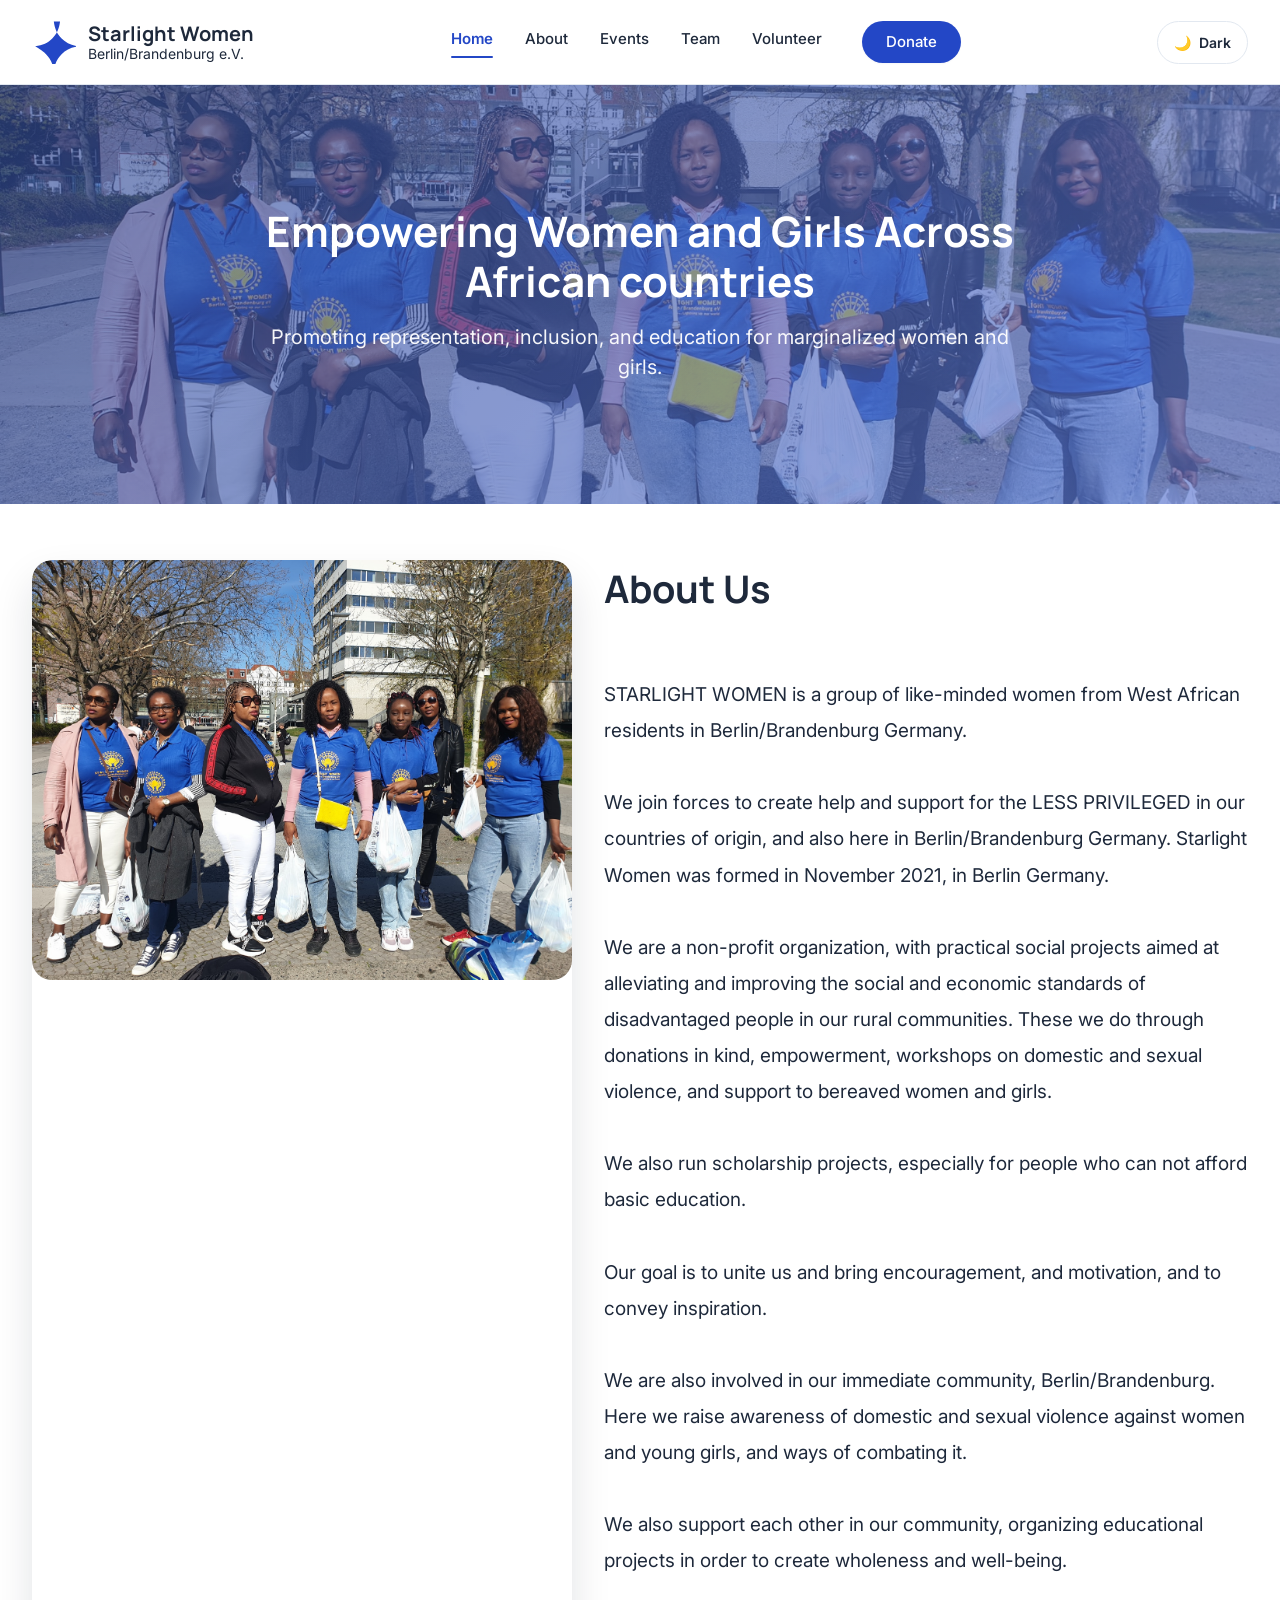
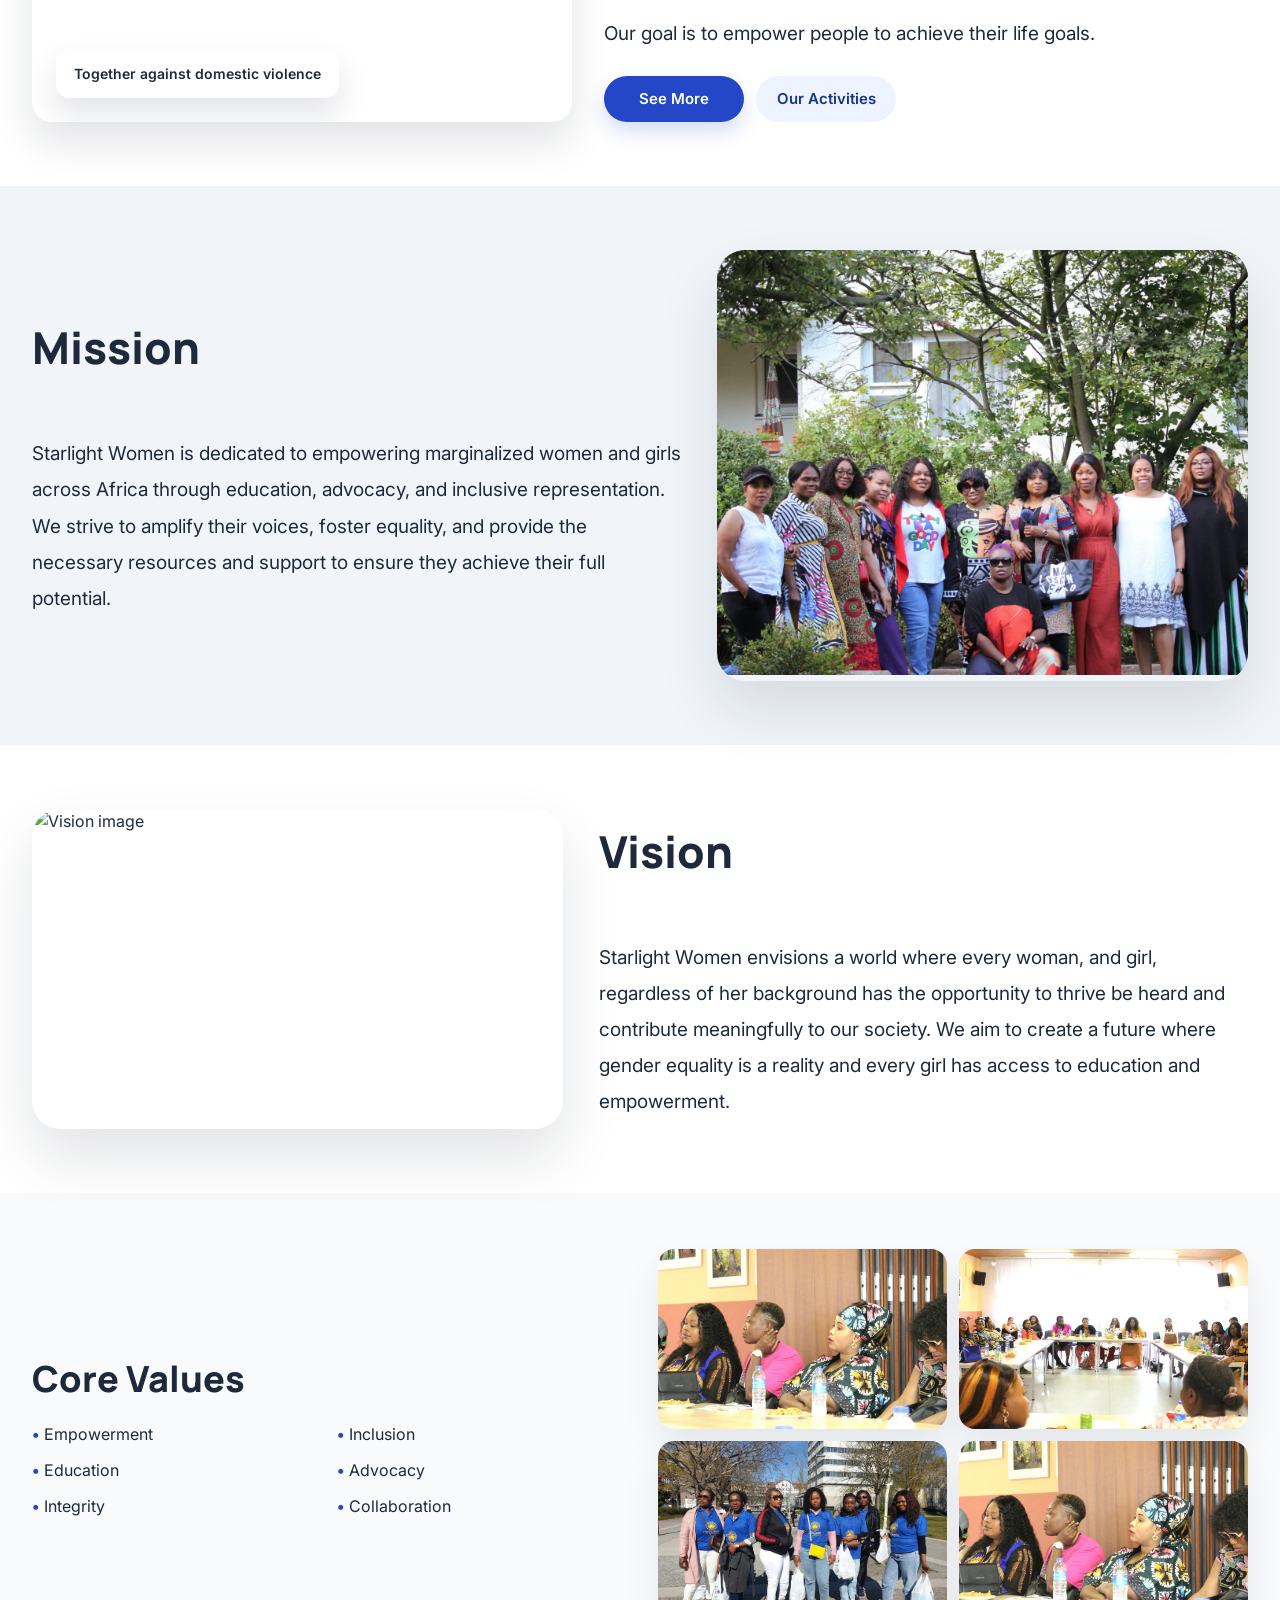
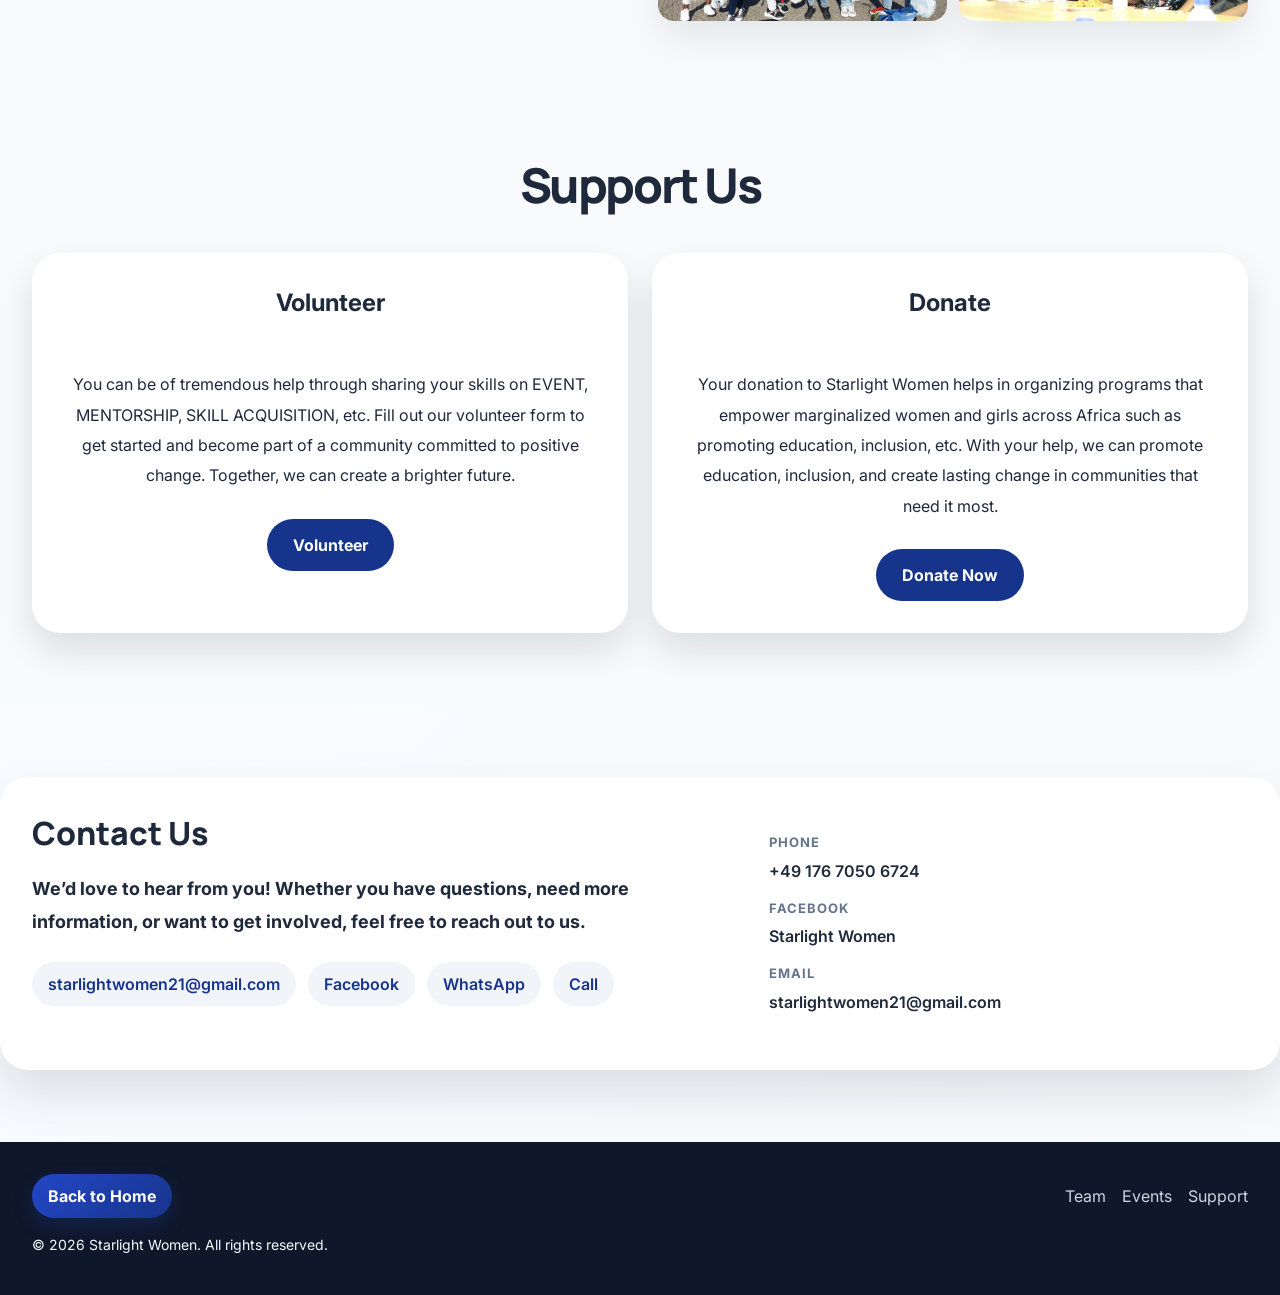
==== index.html @ a964e3b3 "Update index.html" ====
<!DOCTYPE html>
<html lang="en">
  <head>
    <meta charset="UTF-8"/>
    <meta name="viewport" content="width=device-width, initial-scale=1.0"/>
    <title>Starlight Women</title>
    <meta name="description" content="Supporting migrant, refugee, and BIPoC women in Berlin and Brandenburg through community, advocacy, and empowerment programs."/>
    <link rel="icon" type="image/x-icon" href="./assets/images/Starlight Women Logo.png">
    <link rel="stylesheet" href="./assets/css/index.css"/>
  </head>
  <body>

    <!-- Skip link: first focusable element on the page -->
    <a href="#main-content" class="skip-link">Skip to main content</a>


    <!-- NAVIGATION -->
    <header id="site-header">
      <div class="container">
        <div class="header-bar">

          <!-- Logo / Wordmark -->
          <a href="/" class="logo" aria-label="Starlight Women Berlin/Brandenburg e.V. — Home">
            <svg class="logo__mark" viewBox="0 0 24 24" fill="currentColor" aria-hidden="true">
              <path d="M12 0c.6 4.8 2.2 8.1 5 10.9 2.8 2.8 6.1 4.4 10.9 5-4.8.6-8.1 2.2-10.9 5-2.8 2.8-4.4 6.1-5 10.9-.6-4.8-2.2-8.1-5-10.9C4.2 18.2.9 16.6.1 15.9c4.8-.6 8.1-2.2 10.9-5 2.8-2.8 4.4-6.1 5-10.9z" transform="scale(0.85) translate(2, 1)"/>
            </svg>
            <span class="logo__text">
              <span class="logo__name">Starlight Women</span>
              <span class="logo__org">Berlin/Brandenburg e.V.</span>
            </span>
          </a>

          <!-- Desktop navigation: hidden below 1024px -->

          <nav aria-label="Main navigation" class="nav-desktop">
            <ul class="nav-desktop__list">
              <li><a href="#main-content" aria-current="page" class="nav-link">Home</a></li>
              <li><a href="#about" class="nav-link">About</a></li>
              <li><a href="#" class="nav-link">Events</a></li>
              <li><a href="#" class="nav-link">Team</a></li>
              <li><a href="#" class="nav-link">Volunteer</a></li>
            </ul>
            <a href="#donate" class="btn-donate">Donate</a>
          </nav>

          <button id="theme-toggle" class="theme-toggle" type="button" aria-pressed="false" aria-label="Activate dark mode">
            <span class="theme-toggle__icon" aria-hidden="true">🌙</span>
            <span class="theme-toggle__label">Dark</span>
          </button>

          <!-- Mobile menu toggle: visible below 1024px -->

          <button
            id="menu-toggle"
            type="button"
            class="menu-toggle"
            aria-expanded="false"
            aria-controls="mobile-menu"
            aria-label="Open menu"
          >
            <svg id="icon-menu-open" class="menu-toggle__icon" viewBox="0 0 24 24" fill="none" stroke="currentColor" stroke-width="2" stroke-linecap="round" aria-hidden="true">
              <line x1="3" y1="6" x2="21" y2="6"></line>
              <line x1="3" y1="12" x2="21" y2="12"></line>
              <line x1="3" y1="18" x2="21" y2="18"></line>
            </svg>
            <svg id="icon-menu-close" class="menu-toggle__icon hidden" viewBox="0 0 24 24" fill="none" stroke="currentColor" stroke-width="2" stroke-linecap="round" aria-hidden="true">
              <line x1="18" y1="6" x2="6" y2="18"></line>
              <line x1="6" y1="6" x2="18" y2="18"></line>
            </svg>
          </button>
        </div>
      </div>

      <!-- Mobile navigation panel: collapsed by default, opened by JS -->

      <nav id="mobile-menu" aria-label="Mobile navigation" class="mobile-nav">
        <ul class="mobile-nav-list">
          <li><a href="#main-content" aria-current="page">Home</a></li>
          <li><a href="#about">About</a></li>
          <li><a href="#">Events</a></li>
          <li><a href="#">Team</a></li>
          <li><a href="#">Volunteer</a></li>
        </ul>
        <a href="#donate" class="btn-donate mobile-nav-cta">Donate</a>
      </nav>
    </header>

    <!-- 
      PLACEHOLDER CONTENT
      For previewing the sticky header on scroll only.
      Will be replaced by the real Hero component next.
    -->

    <main id="main-content" class="preview">
      <section class="preview__intro" aria-label="Hero section">
        <div class="preview__intro-content">
          <h1>Empowering Women and Girls Across African countries</h1>
          <p>Promoting representation, inclusion, and education for marginalized women and girls.</p>
        </div>
      </section>
      <section id="about" class="about" aria-labelledby="about-heading">
        <div class="container about__inner">
          <div class="about__media">
            <img src="/assets/images/Starlight Women Picture edited.png" alt="Starlight Women meeting" />
            <div class="about__media-card">Together against domestic violence</div>
          </div>
          <div class="about__content">
            <h2 id="about-heading">About Us</h2>
            <p>
              STARLIGHT WOMEN is a group of like-minded women from West African residents in Berlin/Brandenburg Germany.

              We join forces to create help and support for the LESS PRIVILEGED in our countries of origin, and also here in Berlin/Brandenburg Germany. Starlight Women was formed in November 2021, in Berlin Germany.

              We are a non-profit organization, with practical social projects aimed at alleviating and improving the social and economic standards of disadvantaged people in our rural communities. These we do through donations in kind, empowerment, workshops on domestic and sexual violence, and support to bereaved women and girls.

              We also run scholarship projects, especially for people who can not afford basic education.

              Our goal is to unite us and bring encouragement, and motivation, and to convey inspiration.

              We are also involved in our immediate community, Berlin/Brandenburg. Here we raise awareness of domestic and sexual violence against women and young girls, and ways of combating it.

              We also support each other in our community, organizing educational projects in order to create wholeness and well-being.

              Our goal is to empower people to achieve their life goals.
            </p>
            <div class="about__actions">
              <a href="team.html" class="about__btn about__btn--primary">See More</a>
              <a href="events.html" class="about__btn about__btn--secondary">Our Activities</a>
            </div>
          </div>
        </div>
      </section>
      <section id="mission" class="mission" aria-labelledby="mission-heading">
        <div class="container mission__inner">
          <div class="mission__content">
            <h1 id="mission-heading">Mission</h1>
            <p>
              Starlight Women is dedicated to empowering marginalized women and girls across Africa through education, advocacy, and inclusive representation.
              We strive to amplify their voices, foster equality, and provide the necessary resources and support to ensure they achieve their full potential.
            </p>
          </div>
          <div class="mission__media" aria-hidden="true">
            <img src="/assets/images/04 Starlight Women.png" alt="Mission image" />
          </div>
        </div>
      </section>
      <section id="vision" class="vision" aria-labelledby="vision-heading">
        <div class="container vision__inner">
          <div class="vision__media" aria-hidden="true">
            <img src="/assets/images/06 Starlight Women.png" alt="Vision image" />
          </div>
          <div class="vision__content">
            <h1 id="vision-heading">Vision</h1>
            <p>
              Starlight Women envisions a world where every woman, and girl, regardless of her background has the opportunity to thrive be heard and contribute meaningfully to our society. We aim to create a future where gender equality is a reality and every girl has access to education and empowerment.
            </p>
          </div>
        </div>
      </section>
      <section id="values" class="core-values" aria-labelledby="values-heading">
        <div class="container core-values__inner">
          <div class="core-values__content">
            <h2 id="values-heading">Core Values</h2>
            <ul class="core-values__list">
              <li>Empowerment</li>
              <li>Inclusion</li>
              <li>Education</li>
              <li>Advocacy</li>
              <li>Integrity</li>
              <li>Collaboration</li>
            </ul>
          </div>
          <div class="core-values__media" aria-hidden="true">
            <div class="core-values__grid">
              <img src="/assets/images/01 Starlight Women.png" alt="Starlight event 1" />
              <img src="/assets/images/02 Starlight Women.png" alt="Starlight event 2" />
              <img src="/assets/images/Starlight Women Picture edited.png" alt="Starlight event 3" />
              <img src="/assets/images/01 Starlight Women.png" alt="Starlight event 4" />
            </div>
          </div>
        </div>
      </section>
      <section id="support" class="support" aria-labelledby="support-heading">
        <div class="container support__inner">
          <h1 id="support-heading">Support Us</h1>
          <div class="support__cards">
            <article class="support__card support__card--volunteer">
              <h2>Volunteer</h2>
              <p>
                You can be of tremendous help through sharing your skills on EVENT, MENTORSHIP, SKILL ACQUISITION, etc. Fill out our volunteer form to get started and become part of a community committed to positive change. Together, we can create a brighter future.
              </p>
              <a href="#" class="support__btn">Volunteer</a>
            </article>
            <article class="support__card support__card--donate">
              <h2>Donate</h2>
              <p>
                Your donation to Starlight Women helps in organizing programs that empower marginalized women and girls across Africa such as promoting education, inclusion, etc. With your help, we can promote education, inclusion, and create lasting change in communities that need it most.
              </p>
              <a href="#" class="support__btn">Donate Now</a>
            </article>
          </div>
        </div>
      </section>
      <section class="contact" aria-labelledby="contact-heading">
        <div class="container contact__inner">
          <div class="contact__content">
            <h2 id="contact-heading">Contact Us</h2>
            <p class="contact__intro"><strong>We’d love to hear from you! Whether you have questions, need more information, or want to get involved, feel free to reach out to us.</strong></p>
            <div class="contact__links">
              <a href="mailto:starlightwomen21@gmail.com">starlightwomen21@gmail.com</a>
              <a href="https://www.facebook.com/Starlight%20Women" target="_blank" rel="noreferrer">Facebook</a>
              <a href="https://wa.me/4917636265569?text=Hello%20Starlight%20Women,%20I%20would%20like%20to%20get%20involved." target="_blank" rel="noreferrer">WhatsApp</a>
              <a href="tel:+4917670506724">Call</a>
            </div>
          </div>
          <div class="contact__details" aria-label="Contact details">
            <div class="contact__item">
              <span class="contact__label">Phone</span>
              <a href="tel:+4917670506724">+49 176 7050 6724</a>
            </div>
            <div class="contact__item">
              <span class="contact__label">Facebook</span>
              <a href="https://www.facebook.com/Starlight%20Women" target="_blank" rel="noreferrer">Starlight Women</a>
            </div>
            <div class="contact__item">
              <span class="contact__label">Email</span>
              <a href="mailto:starlightwomen21@gmail.com">starlightwomen21@gmail.com</a>
            </div>
          </div>
        </div>
      </section>
      <footer class="site-footer">
        <div class="container site-footer__inner">
          <a href="#main-content" class="site-footer__back">Back to Home</a>
          <div class="site-footer__links">
            <a href="team.html">Team</a>
            <a href="events.html">Events</a>
            <a href="#support">Support</a>
          </div>
          <p>© 2026 Starlight Women. All rights reserved.</p>
        </div>
      </footer>
    </main>

    <script src="./assets/js/main.js"></script>
  </body>
</html>
---- assets/css/index.css ----
/* ==========================================================================
   Starlight Women Berlin/Brandenburg e.V.
   Stylesheet: Navigation Component
   Plain CSS. No framework, no build step required.
   ========================================================================== */

/* --------------------------------------------------------------------------
   1. FONTS
   -------------------------------------------------------------------------- */
@import url('https://fonts.googleapis.com/css2?family=Manrope:wght@500;600;700;800&family=Inter:wght@400;500;600&display=swap');

/* --------------------------------------------------------------------------
   2. DESIGN TOKENS
   All colours, spacing, radii, shadows and timing values live here.
   Every rule below uses these variables instead of hardcoded values,
   so the whole site's look can be adjusted from this one place.
   -------------------------------------------------------------------------- */
:root {
  /* Colours */
  --color-primary: #2347C6;
  --color-primary-dark: #17348C;
  --color-primary-light: #EDF3FF;
  --color-white: #FFFFFF;
  --color-background: #F8FAFC;
  --color-surface: #FFFFFF;
  --color-surface-muted: #F1F5F9;
  --color-surface-soft: #F8FBFF;
  --color-text: #1E293B;
  --color-text-muted: #64748B;
  --color-border: #E2E8F0;
  --color-card-shadow: rgba(15, 23, 42, 0.12);
  --color-success: #16A34A;
  --color-warning: #D97706;

  /* Border radius */
  --radius-sm: 6px;
  --radius-md: 12px;
  --radius-full: 999px;

  /* Shadows */
  --shadow-sm: 0 1px 2px rgba(15, 23, 42, 0.04);
  --shadow-md: 0 4px 16px rgba(15, 23, 42, 0.08);

  /* Motion */
  --transition-fast: 150ms ease;
  --transition-base: 250ms ease;

  /* Layout */
  --max-width: 1280px;
  --container-padding: 16px;
  --header-height: 72px;
  --header-height-desktop: 84px;
  --header-height-scrolled: 64px;
  --header-height-desktop-scrolled: 76px;
}

@media (min-width: 640px) {
  :root {
    --container-padding: 24px;
  }
}

@media (min-width: 1024px) {
  :root {
    --container-padding: 32px;
  }
}

/* --------------------------------------------------------------------------
   3. RESET
   A small, focused reset — just enough to remove default browser
   inconsistencies before we style anything.
   -------------------------------------------------------------------------- */
* {
  box-sizing: border-box;
}

body {
  margin: 0;
  background-color: var(--color-background);
  color: var(--color-text);
  font-family: 'Inter', sans-serif;
  line-height: 1.5;
  -webkit-font-smoothing: antialiased;
}

body.dark {
  background-color: var(--color-background);
  color: var(--color-text);
}

a {
  color: inherit;
  text-decoration: none;
}

ul {
  list-style: none;
  margin: 0;
  padding: 0;
}

button {
  font: inherit;
  color: inherit;
  background: none;
  border: none;
  cursor: pointer;
}

svg {
  display: block;
}

html {
  scroll-behavior: smooth;
}

/* Respect users who have asked for reduced motion */
@media (prefers-reduced-motion: reduce) {
  html {
    scroll-behavior: auto;
  }
  * {
    animation-duration: 0.01ms !important;
    transition-duration: 0.01ms !important;
    transition-delay: 0ms !important;
  }
}

:root.dark {
  --color-background: #0b1121;
  --color-surface: #111827;
  --color-surface-muted: #131c2d;
  --color-surface-soft: #18203c;
  --color-text: #f8fafc;
  --color-text-muted: #a5b4fc;
  --color-border: #1f2937;
  --color-card-shadow: rgba(0, 0, 0, 0.28);
}

/* Visible, consistent keyboard focus everywhere */
:focus-visible {
  outline: 2px solid var(--color-primary);
  outline-offset: 2px;
  border-radius: var(--radius-sm);
}

/* Used by JS to show/hide the two menu icons */
.hidden {
  display: none !important;
}

/* --------------------------------------------------------------------------
   4. LAYOUT HELPERS
   -------------------------------------------------------------------------- */
.container {
  width: 100%;
  max-width: var(--max-width);
  margin: 0 auto;
  padding-left: var(--container-padding);
  padding-right: var(--container-padding);
}

/* --------------------------------------------------------------------------
   5. SKIP LINK
   Hidden until focused, so keyboard users can jump past the nav.
   -------------------------------------------------------------------------- */
.skip-link {
  position: absolute;
  top: -100px;
  left: 16px;
  z-index: 100;
  padding: 12px 20px;
  background: var(--color-primary-dark);
  color: var(--color-white);
  font-weight: 600;
  border-radius: 0 0 var(--radius-md) var(--radius-md);
  transition: top var(--transition-base);
}

.skip-link:focus {
  top: 0;
}

/* --------------------------------------------------------------------------
   6. HEADER
   Fixed to the top of the viewport. Gains a translucent background,
   blur and shadow once the page is scrolled (see .is-scrolled, toggled
   by js/navigation.js).
   -------------------------------------------------------------------------- */
#site-header {
  position: fixed;
  top: 0;
  left: 0;
  right: 0;
  z-index: 50;
  background-color: var(--color-surface);
  border-bottom: 1px solid var(--color-border);
  transition: background-color var(--transition-base), box-shadow var(--transition-base), border-color var(--transition-base);
}

#site-header.is-scrolled {
  background-color: rgba(255, 255, 255, 0.92);
  border-bottom-color: transparent;
  box-shadow: var(--shadow-md);
  backdrop-filter: blur(16px);
  -webkit-backdrop-filter: blur(16px);
}

.dark #site-header {
  background-color: rgba(17, 24, 39, 0.95);
  border-bottom-color: var(--color-border);
}

.dark #site-header.is-scrolled {
  background-color: rgba(15, 23, 42, 0.94);
}

.header-bar {
  display: flex;
  align-items: center;
  justify-content: space-between;
  height: var(--header-height);
  transition: height var(--transition-base);
}

#site-header.is-scrolled .header-bar {
  height: var(--header-height-scrolled);
}

@media (min-width: 640px) {
  .header-bar {
    height: var(--header-height-desktop);
  }
  #site-header.is-scrolled .header-bar {
    height: var(--header-height-desktop-scrolled);
  }
}

/* --------------------------------------------------------------------------
   7. LOGO
   -------------------------------------------------------------------------- */
.logo {
  display: flex;
  align-items: center;
  gap: 12px;
  flex-shrink: 0;
}

.logo__mark {
  width: 36px;
  height: 36px;
  color: var(--color-primary);
  transition: transform var(--transition-base);
}

.logo:hover .logo__mark,
.logo:focus-visible .logo__mark {
  transform: scale(1.12);
}

.logo__text {
  display: flex;
  flex-direction: column;
  line-height: 1.2;
}

.logo__name {
  font-family: 'Manrope', sans-serif;
  font-weight: 700;
  font-size: 16px;
  color: var(--color-text);
}

.logo__org {
  display: none;
  font-size: 12px;
  color: var(--color-muted);
}

@media (min-width: 640px) {
  .logo__mark {
    width: 40px;
    height: 40px;
  }
  .logo__name {
    font-size: 18px;
  }
  .logo__org {
    display: block;
  }
}

@media (min-width: 1024px) {
  .logo__mark {
    width: 44px;
    height: 44px;
  }
  .logo__name {
    font-size: 20px;
  }
  .logo__org {
    font-size: 14px;
  }
}

/* --------------------------------------------------------------------------
   8. DESKTOP NAVIGATION
   Hidden below 1024px; the mobile menu takes over instead.
   -------------------------------------------------------------------------- */
.nav-desktop {
  display: none;
  align-items: center;
  gap: 40px;
}

@media (min-width: 1024px) {
  .nav-desktop {
    display: flex;
  }
}

.nav-desktop__list {
  display: flex;
  align-items: center;
  gap: 32px;
}

.nav-link {
  position: relative;
  display: inline-block;
  padding-bottom: 8px;
  font-size: 15px;
  font-weight: 500;
  color: var(--color-text);
  transition: color var(--transition-fast);
}

/* Underline that grows on hover, and stays visible for the active page */
.nav-link::after {
  content: '';
  position: absolute;
  left: 0;
  bottom: 0;
  width: 0;
  height: 2px;
  background-color: var(--color-primary);
  border-radius: var(--radius-full);
  transition: width var(--transition-base);
}

.nav-link:hover {
  color: var(--color-primary);
}

.nav-link:hover::after {
  width: 100%;
}

.nav-link[aria-current="page"] {
  color: var(--color-primary);
  font-weight: 600;
}

.nav-link[aria-current="page"]::after {
  width: 100%;
}

/* --------------------------------------------------------------------------
   9. DONATE BUTTON
   The one filled, high-emphasis element in the nav.
   -------------------------------------------------------------------------- */
.btn-donate {
  display: inline-flex;
  align-items: center;
  justify-content: center;
  padding: 10px 24px;
  font-size: 15px;
  font-weight: 500;
  color: var(--color-white);
  background-color: var(--color-primary);
  border-radius: var(--radius-full);
  box-shadow: var(--shadow-sm);
  transition: background-color var(--transition-base), box-shadow var(--transition-base), transform var(--transition-base);
}

.dark .btn-donate {
  box-shadow: 0 10px 24px rgba(0, 0, 0, 0.28);
}

.btn-donate:hover,
.btn-donate:focus-visible {
  background-color: var(--color-primary-dark);
  box-shadow: var(--shadow-md);
  transform: translateY(-1px);
}

.btn-donate:active {
  transform: translateY(0);
  box-shadow: var(--shadow-sm);
}

.theme-toggle {
  display: inline-flex;
  align-items: center;
  justify-content: center;
  gap: 8px;
  padding: 10px 16px;
  border-radius: var(--radius-full);
  border: 1px solid var(--color-border);
  background-color: var(--color-surface);
  color: var(--color-text);
  font-size: 14px;
  font-weight: 600;
  transition: background-color var(--transition-fast), color var(--transition-fast), border-color var(--transition-fast), transform var(--transition-fast);
}

.theme-toggle:hover,
.theme-toggle:focus-visible {
  transform: translateY(-1px);
  background-color: var(--color-surface-muted);
}

.dark .theme-toggle {
  background-color: var(--color-surface-muted);
  border-color: var(--color-border);
  color: var(--color-text);
}

/* --------------------------------------------------------------------------
   10. MOBILE MENU TOGGLE BUTTON
   Visible below 1024px only.
   -------------------------------------------------------------------------- */
.menu-toggle {
  display: inline-flex;
  align-items: center;
  justify-content: center;
  width: 44px;
  height: 44px;
  margin-right: -8px;
  border-radius: var(--radius-md);
  transition: background-color var(--transition-fast);
}

.menu-toggle:hover {
  background-color: var(--color-primary-light);
}

.menu-toggle__icon {
  width: 24px;
  height: 24px;
}

@media (min-width: 1024px) {
  .menu-toggle {
    display: none;
  }
}

/* --------------------------------------------------------------------------
   11. MOBILE MENU PANEL
   Collapsed by default (max-height: 0), expanded by JS adding
   .is-open. A simple max-height transition — easy to read, easy to
   adjust the limit if the menu ever grows taller.
   -------------------------------------------------------------------------- */
#mobile-menu {
  max-height: 0;
  overflow: hidden;
  visibility: hidden;
  background-color: var(--color-surface);
  border-top: 1px solid transparent;
  /* The visibility delay means: appear instantly when opening, but only
     disappear from the accessibility tree once the collapse animation
     has finished closing. This keeps closed links out of the tab order. */
  transition: max-height var(--transition-base), visibility 0s linear var(--transition-base);
}

.dark #mobile-menu {
  background-color: var(--color-surface);
}

#mobile-menu.is-open {
  max-height: 500px;
  visibility: visible;
  border-top-color: var(--color-border);
  transition: max-height var(--transition-base), visibility 0s linear 0s;
}

.mobile-nav {
  padding: 16px var(--container-padding);
}

.mobile-nav-list li {
  border-bottom: 1px solid var(--color-border);
  opacity: 0;
  transform: translateY(-4px);
  transition: opacity var(--transition-fast), transform var(--transition-fast);
}

.dark .mobile-nav-list li {
  border-color: rgba(148, 163, 184, 0.24);
}

.mobile-nav-list li:last-child {
  border-bottom: none;
}

.mobile-nav-list a {
  display: block;
  padding: 14px 0;
  font-size: 16px;
  font-weight: 500;
  color: var(--color-text);
  transition: color var(--transition-fast);
}

.dark .mobile-nav-list a {
  color: var(--color-text);
}

.dark .mobile-nav-list a {
  color: var(--color-text);
}

.mobile-nav-list a:hover {
  color: var(--color-primary);
}

.mobile-nav-list a[aria-current="page"] {
  color: var(--color-primary);
  font-weight: 600;
}

.mobile-nav-cta {
  width: 100%;
  margin-top: 16px;
  padding: 12px 24px;
  font-size: 16px;
  opacity: 0;
  transform: translateY(-4px);
  transition: opacity var(--transition-fast), transform var(--transition-fast), background-color var(--transition-base), box-shadow var(--transition-base);
}

.dark .mobile-nav-cta {
  background-color: var(--color-primary);
  color: var(--color-white);
}

/* Each item fades in a little after the last, so the menu opens as a
   quick, gentle sequence rather than everything appearing at once.
   Every individual transition above is under 200ms — only the start
   time is staggered. */
#mobile-menu.is-open .mobile-nav-list li,
#mobile-menu.is-open .mobile-nav-cta {
  opacity: 1;
  transform: translateY(0);
}

#mobile-menu.is-open .mobile-nav-list li:nth-child(1) { transition-delay: 40ms; }
#mobile-menu.is-open .mobile-nav-list li:nth-child(2) { transition-delay: 80ms; }
#mobile-menu.is-open .mobile-nav-list li:nth-child(3) { transition-delay: 120ms; }
#mobile-menu.is-open .mobile-nav-list li:nth-child(4) { transition-delay: 160ms; }
#mobile-menu.is-open .mobile-nav-list li:nth-child(5) { transition-delay: 200ms; }
#mobile-menu.is-open .mobile-nav-cta { transition-delay: 240ms; }

@media (min-width: 1024px) {
  #mobile-menu {
    display: none;
  }
}

/* --------------------------------------------------------------------------
   12. PREVIEW CONTENT
   Temporary — only here so the header can be previewed on scroll.
   Will be removed once the Hero component replaces it.
   -------------------------------------------------------------------------- */
.preview {
  padding-top: var(--header-height);
}

@media (min-width: 640px) {
  .preview {
    padding-top: var(--header-height-desktop);
  }
}

.preview__intro {
  position: relative;
  display: flex;
  align-items: center;
  justify-content: center;
  min-height: 420px;
  margin: 0 auto;
  padding: 96px 24px;
  text-align: center;
  color: var(--color-white);
  overflow: hidden;
  background: linear-gradient(135deg, rgba(23, 52, 140, 0.88), rgba(35, 71, 198, 0.72));
}

.preview__intro::before {
  content: '';
  position: absolute;
  inset: 0;
  background: url('../images/Starlight Women Picture edited.png') center/cover no-repeat;
  opacity: 0.35;
  z-index: 0;
}

.preview__intro-content {
  position: relative;
  z-index: 1;
  max-width: 760px;
}

.preview__intro h1 {
  margin: 0;
  font-family: 'Manrope', sans-serif;
  font-size: 30px;
  font-weight: 700;
  line-height: 1.2;
}

.preview__intro p {
  margin: 16px 0 0;
  font-size: 18px;
  color: rgba(255, 255, 255, 0.95);
}

@media (min-width: 640px) {
  .preview__intro h1 {
    font-size: 42px;
  }

  .preview__intro p {
    font-size: 20px;
  }
}

.about {
  padding: 56px 0 64px;
  background-color: var(--color-surface);
}

.about__inner {
  display: flex;
  flex-wrap: wrap;
  align-items: stretch;
  gap: 24px;
  justify-content: center;
}

.about__media {
  position: relative;
  flex: 1 1 320px;
  min-width: 280px;
  max-width: 540px;
  overflow: hidden;
  border-radius: 20px;
  box-shadow: 0 20px 40px rgba(15, 23, 42, 0.12);
}

.about__media img {
  width: 100%;
  display: block;
  border-radius: 20px;
  object-fit: cover;
  height: auto;
  max-height: 420px;
  min-height: 240px;
}

.about__hero {
  width: 100%;
  border-radius: 20px;
}

.about__extra-photos {
  display: none;
}

.about__media-card {
  position: absolute;
  left: 16px;
  bottom: 16px;
  padding: 12px 14px;
  background: rgba(255, 255, 255, 0.96);
  color: var(--color-text);
  border-radius: 14px;
  font-size: 13px;
  font-weight: 600;
  box-shadow: 0 16px 32px rgba(15, 23, 42, 0.12);
}

.dark .about__media-card {
  background: rgba(15, 23, 42, 0.9);
  color: var(--color-white);
}

.about__content {
  flex: 1 1 360px;
  min-width: 280px;
  max-width: 700px;
}

.about__content h2 {
  margin: 0 0 18px;
  font-family: 'Manrope', sans-serif;
  font-size: 28px;
  font-weight: 700;
  color: var(--color-text);
}

.about__content p {
  margin: 0;
  color: var(--color-text);
  line-height: 1.8;
  white-space: pre-line;
  font-size: 16px;
}

.about__actions {
  display: flex;
  flex-wrap: wrap;
  gap: 12px;
  margin-top: 24px;
}

.about__btn {
  display: inline-flex;
  align-items: center;
  justify-content: center;
  min-width: 140px;
  padding: 12px 18px;
  border-radius: 999px;
  font-weight: 600;
  font-size: 15px;
  transition: transform var(--transition-base), box-shadow var(--transition-base), background-color var(--transition-base);
}

.about__btn:hover,
.about__btn:focus-visible {
  transform: translateY(-2px);
}

.about__btn--primary {
  background-color: var(--color-primary);
  color: var(--color-white);
  box-shadow: 0 10px 20px rgba(35, 71, 198, 0.18);
}

.about__btn--primary:hover,
.about__btn--primary:focus-visible {
  background-color: var(--color-primary-dark);
}

.about__btn--secondary {
  background-color: var(--color-primary-light);
  color: var(--color-primary-dark);
}

@media (min-width: 1024px) {
  .about__inner {
    flex-wrap: nowrap;
    gap: 32px;
  }

  .about__content h2 {
    font-size: 38px;
    margin-bottom: 24px;
  }

  .about__content p {
    font-size: 19px;
    line-height: 1.9;
  }

  .about__media {
    display: flex;
    gap: 20px;
    align-items: stretch;
  }

  .about__hero {
    flex: 1 1 60%;
    min-height: 420px;
    object-position: center center;
  }

  .about__extra-photos {
    display: flex;
    flex-direction: column;
    gap: 20px;
    flex: 0 0 36%;
  }

  .about__extra-photos img {
    width: 100%;
    height: calc((100% - 20px) / 2);
    object-fit: cover;
    border-radius: 16px;
    box-shadow: 0 18px 36px rgba(15, 23, 42, 0.10);
  }

  .about__media-card {
    left: 24px;
    bottom: 24px;
    padding: 14px 18px;
    font-size: 14px;
  }
}

@media (max-width: 639px) {
  .about {
    padding: 40px 0 56px;
  }

  .about__inner {
    gap: 20px;
  }

  .about__media {
    max-width: 100%;
    min-width: 0;
    border-radius: 18px;
  }

  .about__media img {
    max-height: 280px;
    min-height: 220px;
    border-radius: 18px;
    object-position: center 30%;
  }

  .about__media-card {
    left: 12px;
    bottom: 12px;
    padding: 10px 12px;
    font-size: 12px;
  }

  .about__content h2 {
    font-size: 24px;
    margin-bottom: 14px;
  }

  .about__content p {
    font-size: 15px;
    line-height: 1.75;
  }

  .about__actions {
    margin-top: 18px;
  }

  .about__btn {
    width: 100%;
    min-width: 0;
  }

  .about__media > img:nth-of-type(n + 2) {
    display: none;
  }
}

.preview__scroll-spacer {
  height: 220px;
  background: linear-gradient(to bottom, var(--color-primary-light), var(--color-background));
}

.mission {
  padding: 64px 0;
  background-color: var(--color-surface-muted);
}

.mission__inner {
  display: grid;
  gap: 32px;
  align-items: center;
}

.mission__content {
  max-width: 680px;
}

.mission__content h1 {
  margin: 0 0 20px;
  font-family: 'Manrope', sans-serif;
  font-size: 36px;
  font-weight: 800;
  color: var(--color-text);
}

.mission__content p {
  margin: 0;
  color: var(--color-text);
  line-height: 1.9;
  font-size: 18px;
  white-space: pre-line;
}

.mission__media {
  position: relative;
  min-height: 320px;
  border-radius: 28px;
  overflow: hidden;
  box-shadow: 0 28px 60px rgba(15, 23, 42, 0.12);
}

.mission__media img {
  width: 100%;
  height: 100%;
  object-fit: cover;
  object-position: center center;
}

.vision {
  padding: 64px 0;
  background-color: var(--color-surface);
}

.vision__inner {
  display: grid;
  gap: 32px;
  align-items: center;
}

.vision__content {
  max-width: 680px;
}

.vision__content h1 {
  margin: 0 0 20px;
  font-family: 'Manrope', sans-serif;
  font-size: 36px;
  font-weight: 800;
  color: var(--color-text);
}

.vision__content p {
  margin: 0;
  color: var(--color-text);
  line-height: 1.9;
  font-size: 18px;
  white-space: pre-line;
}

.vision__media {
  position: relative;
  min-height: 320px;
  border-radius: 28px;
  overflow: hidden;
  box-shadow: 0 28px 60px rgba(15, 23, 42, 0.12);
}

.vision__media img {
  width: 100%;
  height: 100%;
  object-fit: cover;
  object-position: center center;
}

@media (min-width: 1024px) {
  .mission__inner {
    grid-template-columns: 1.1fr 0.9fr;
    gap: 36px;
  }

  .mission__content h1 {
    font-size: 44px;
  }

  .mission__content p {
    font-size: 19px;
  }

  .vision__inner {
    grid-template-columns: 0.9fr 1.1fr;
    gap: 36px;
  }

  .vision__content h1 {
    font-size: 44px;
  }

  .vision__content p {
    font-size: 19px;
  }
}

@media (max-width: 639px) {
  .mission {
    padding: 48px 0;
  }

  .mission__inner {
    padding: 0 16px;
  }

  .mission__content h1 {
    font-size: 28px;
  }

  .mission__content p {
    font-size: 16px;
    line-height: 1.85;
  }

  .mission__media {
    background: url('/assets/images/04 Starlight Women.png') center/cover no-repeat;
    min-height: 260px;
  }

  .mission__media img {
    display: none;
  }

  .vision {
    padding: 48px 0;
  }

  .vision__content h1 {
    font-size: 28px;
  }

  .vision__content p {
    font-size: 16px;
    line-height: 1.85;
  }

  .vision__media {
    background: url('/assets/images/06 Starlight Women.png') center/cover no-repeat;
    min-height: 260px;
  }

  .vision__media img {
    display: none;
  }
}

/* --------------------------------------------------------------------------
   CORE VALUES
   -------------------------------------------------------------------------- */
.core-values {
  padding: 56px 0;
  background-color: var(--color-background);
}

.core-values__inner {
  display: grid;
  gap: 28px;
  align-items: start;
}

.core-values__content h2 {
  margin: 0 0 16px;
  font-family: 'Manrope', sans-serif;
  font-size: 30px;
  font-weight: 800;
  color: var(--color-text);
}

.core-values__list {
  list-style: none;
  margin: 0;
  padding: 0;
  display: grid;
  grid-template-columns: repeat(2, minmax(0, 1fr));
  gap: 12px 20px;
  font-size: 16px;
  color: var(--color-text);
}

.core-values__list li {
  padding-left: 12px;
  position: relative;
}

.core-values__list li::before {
  content: '•';
  position: absolute;
  left: 0;
  color: var(--color-primary);
  font-weight: 700;
}

.core-values__media {
  width: 100%;
}

.core-values__grid {
  display: grid;
  grid-template-columns: repeat(2, 1fr);
  gap: 12px;
}

.core-values__grid img {
  width: 100%;
  height: 160px;
  object-fit: cover;
  border-radius: 12px;
  box-shadow: 0 18px 36px rgba(15,23,42,0.08);
}

@media (min-width: 1024px) {
  .core-values__inner {
    grid-template-columns: 1fr 1fr;
    gap: 36px;
    align-items: center;
  }

  .core-values__content h2 {
    font-size: 36px;
  }

  .core-values__grid img {
    height: 180px;
    border-radius: 16px;
  }
}

@media (max-width: 639px) {
  .core-values {
    padding: 40px 0;
  }

  .core-values__inner {
    padding: 0 16px;
  }

  .core-values__list {
    grid-template-columns: 1fr;
    gap: 10px;
    margin-bottom: 12px;
  }

  .core-values__grid {
    grid-template-columns: repeat(2, 1fr);
    gap: 10px;
  }

  .core-values__grid img {
    height: 140px;
  }
}

.support {
  padding: 72px 0;
  background-color: var(--color-background);
  color: var(--color-text);
}

.dark .support {
  background-color: var(--color-surface);
  color: var(--color-text);
}

.support__inner {
  display: grid;
  gap: 32px;
  text-align: center;
}

.support__inner h1 {
  margin: 0;
  font-family: 'Manrope', sans-serif;
  font-size: 48px;
  font-weight: 800;
  letter-spacing: -0.05em;
  color: var(--color-text);
}

.support__cards {
  display: grid;
  grid-template-columns: repeat(2, minmax(0, 1fr));
  gap: 24px;
  align-items: stretch;
}

.support__card {
  background: var(--color-surface);
  color: var(--color-text);
  border-radius: 28px;
  padding: 32px;
  box-shadow: 0 18px 36px var(--color-card-shadow);
  transition: transform var(--transition-fast), box-shadow var(--transition-fast);
}

.support__card:hover,
.support__card:focus-within {
  transform: translateY(-4px);
  box-shadow: 0 32px 72px rgba(15, 23, 42, 0.24);
}

.support__card h2 {
  margin: 0 0 18px;
  font-size: 24px;
  font-weight: 700;
}

.support__card p {
  margin: 0 0 28px;
  line-height: 1.9;
  font-size: 16px;
  white-space: pre-line;
}

.support__btn {
  display: inline-flex;
  align-items: center;
  justify-content: center;
  padding: 14px 26px;
  border-radius: 999px;
  background-color: var(--color-primary-dark);
  color: var(--color-white);
  font-weight: 700;
  text-decoration: none;
  transition: background-color var(--transition-base), transform var(--transition-base), box-shadow var(--transition-base);
}

.support__btn:hover,
.support__btn:focus-visible {
  background-color: var(--color-primary-dark);
  transform: translateY(-1px);
  box-shadow: 0 10px 24px rgba(15, 23, 42, 0.18);
}

.dark .support__btn:hover,
.dark .support__btn:focus-visible {
  background-color: #0b2244;
}

@media (max-width: 1023px) {
  .support {
    padding: 56px 0;
  }

  .support__inner {
    gap: 24px;
  }

  .support__cards {
    grid-template-columns: 1fr;
  }

  .support__card {
    padding: 24px;
  }

  .support__card h2 {
    font-size: 22px;
  }

  .support__card p {
    font-size: 15px;
    margin-bottom: 22px;
  }
}

@media (max-width: 639px) {
  .support {
    padding: 42px 0;
  }

  .support__inner {
    padding: 0 16px;
  }

  .support__inner h1 {
    font-size: 32px;
  }

  .support__card {
    padding: 20px;
  }

  .support__card p {
    font-size: 14px;
    line-height: 1.8;
  }

  .support__btn {
    width: 100%;
    padding: 14px 0;
  }
}

.site-footer {
  padding: 32px 0 40px;
  background: #0f172a;
  color: #f8fafc;
}

.site-footer__links a,
.site-footer__back {
  color: var(--color-text-muted);
}

.dark .site-footer__links a,
.dark .site-footer__back {
  color: #e2e8f0;
}

.dark .site-footer {
  background: #07112b;
}

.site-footer__inner {
  display: flex;
  flex-wrap: wrap;
  align-items: center;
  justify-content: space-between;
  gap: 16px;
}

.site-footer__back {
  display: inline-flex;
  align-items: center;
  justify-content: center;
  padding: 10px 16px;
  border-radius: 999px;
  background: linear-gradient(135deg, var(--color-primary), var(--color-primary-dark));
  color: var(--color-white);
  font-weight: 700;
  text-decoration: none;
  box-shadow: 0 8px 20px rgba(35, 71, 198, 0.22);
  transition: transform var(--transition-fast), box-shadow var(--transition-fast), background var(--transition-fast);
}

.site-footer__back:hover,
.site-footer__back:focus-visible {
  transform: translateY(-1px);
  box-shadow: 0 10px 24px rgba(35, 71, 198, 0.28);
  background: linear-gradient(135deg, var(--color-primary-dark), var(--color-primary));
}

.site-footer__links {
  display: flex;
  flex-wrap: wrap;
  gap: 16px;
}

.site-footer__links a {
  color: #cbd5e1;
  text-decoration: none;
}

.site-footer__links a:hover,
.site-footer__links a:focus-visible,
.site-footer__back:hover,
.site-footer__back:focus-visible {
  color: var(--color-primary-light);
}

.site-footer p {
  width: 100%;
  margin: 0;
  color: var(--color-muted);
  font-size: 14px;
}

.dark .site-footer__links a,
.dark .site-footer p {
  color: var(--color-muted);
}

.contact {
  padding: 72px 0;
  background: linear-gradient(135deg, var(--color-surface-soft) 0%, var(--color-background) 100%);
}

.contact__inner {
  display: grid;
  grid-template-columns: 1.15fr 0.85fr;
  gap: 32px;
  align-items: start;
  padding: 32px;
  background: var(--color-surface);
  border-radius: 28px;
  box-shadow: 0 24px 48px var(--color-card-shadow);
}

.contact__content h2 {
  margin: 0 0 16px;
  font-family: 'Manrope', sans-serif;
  font-size: 32px;
  font-weight: 800;
  color: var(--color-text);
}

.contact__intro {
  margin: 0 0 24px;
  color: var(--color-text);
  font-size: 18px;
  line-height: 1.8;
}

.contact__links {
  display: flex;
  flex-wrap: wrap;
  gap: 12px;
}

.contact__links a {
  display: inline-flex;
  align-items: center;
  justify-content: center;
  padding: 10px 16px;
  border-radius: 999px;
  background: var(--color-surface-muted);
  color: var(--color-primary-dark);
  font-weight: 600;
  text-decoration: none;
  transition: background-color var(--transition-base), transform var(--transition-base);
}

.contact__links a:hover,
.contact__links a:focus-visible {
  background: var(--color-primary-light);
  transform: translateY(-1px);
}

.dark .contact__links a {
  background: rgba(255, 255, 255, 0.1);
  color: var(--color-white);
}

.dark .contact__links a:hover,
.dark .contact__links a:focus-visible {
  background: rgba(255, 255, 255, 0.16);
}

.dark .contact__links a {
  background: rgba(255, 255, 255, 0.08);
  color: var(--color-white);
}

.dark .contact__links a:hover,
.dark .contact__links a:focus-visible {
  background: rgba(255, 255, 255, 0.14);
}

.contact__details {
  display: grid;
  gap: 16px;
  padding: 24px;
  background: var(--color-surface);
  border-radius: 22px;
}

.dark .contact__details {
  background: var(--color-surface-soft);
}

.contact__item {
  display: flex;
  flex-direction: column;
  gap: 6px;
}

.contact__label {
  font-size: 13px;
  font-weight: 700;
  letter-spacing: 0.08em;
  text-transform: uppercase;
  color: var(--color-text-muted);
}

.dark .contact__label {
  color: var(--color-text-muted);
}

.contact__item a {
  color: var(--color-text);
  font-weight: 600;
  text-decoration: none;
}

.dark .contact__item a {
  color: var(--color-white);
}

.dark .contact__item a:hover,
.dark .contact__item a:focus-visible {
  color: var(--color-primary-light);
}

@media (max-width: 1023px) {
  .contact__inner {
    grid-template-columns: 1fr;
    padding: 24px;
  }

  .contact__details {
    padding: 20px;
  }
}

@media (max-width: 639px) {
  .contact {
    padding: 48px 0;
  }

  .contact__inner {
    padding: 20px 16px;
    gap: 20px;
  }

  .contact__content h2 {
    font-size: 28px;
  }

  .contact__intro {
    font-size: 16px;
  }

  .contact__links {
    flex-direction: column;
  }

  .contact__links a {
    width: 100%;
  }

  .contact__details {
    padding: 16px;
  }

  .site-footer__inner {
    flex-direction: column;
    align-items: flex-start;
  }

  .site-footer__links {
    gap: 12px;
  }
}
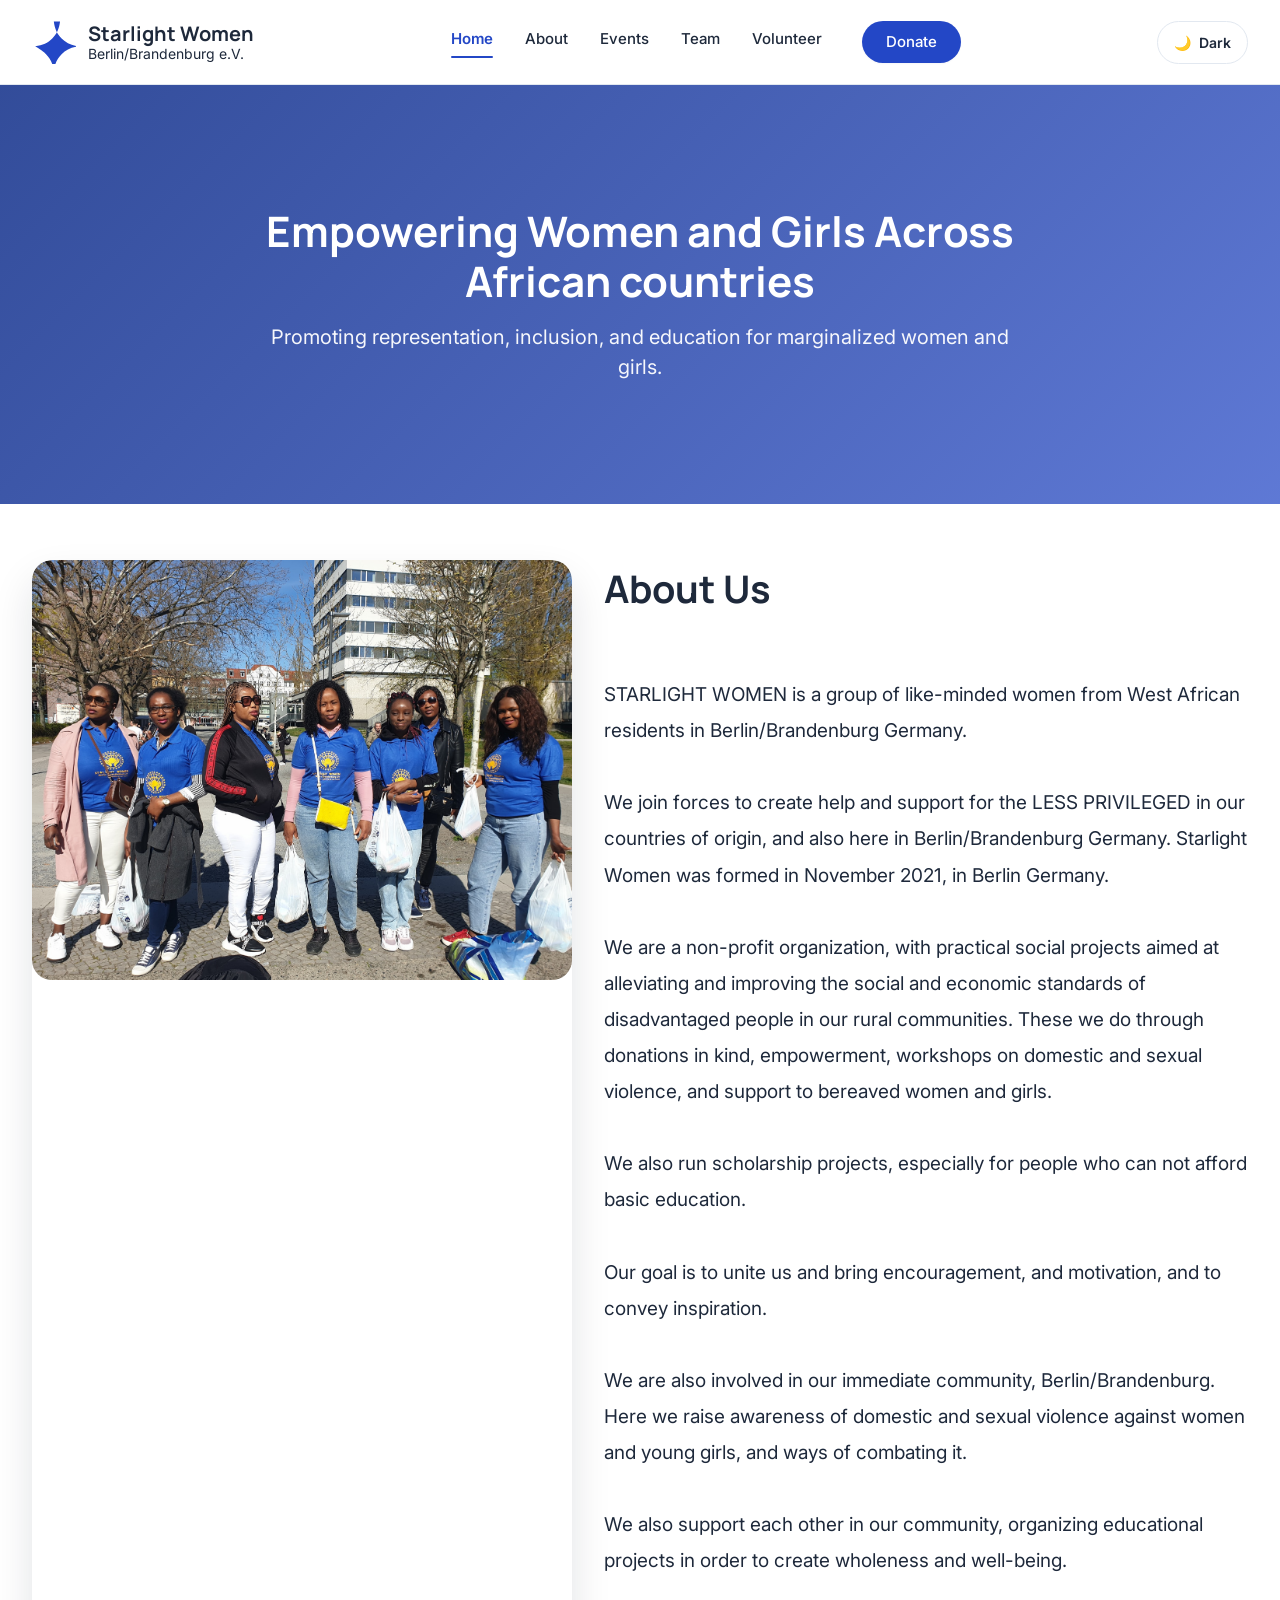
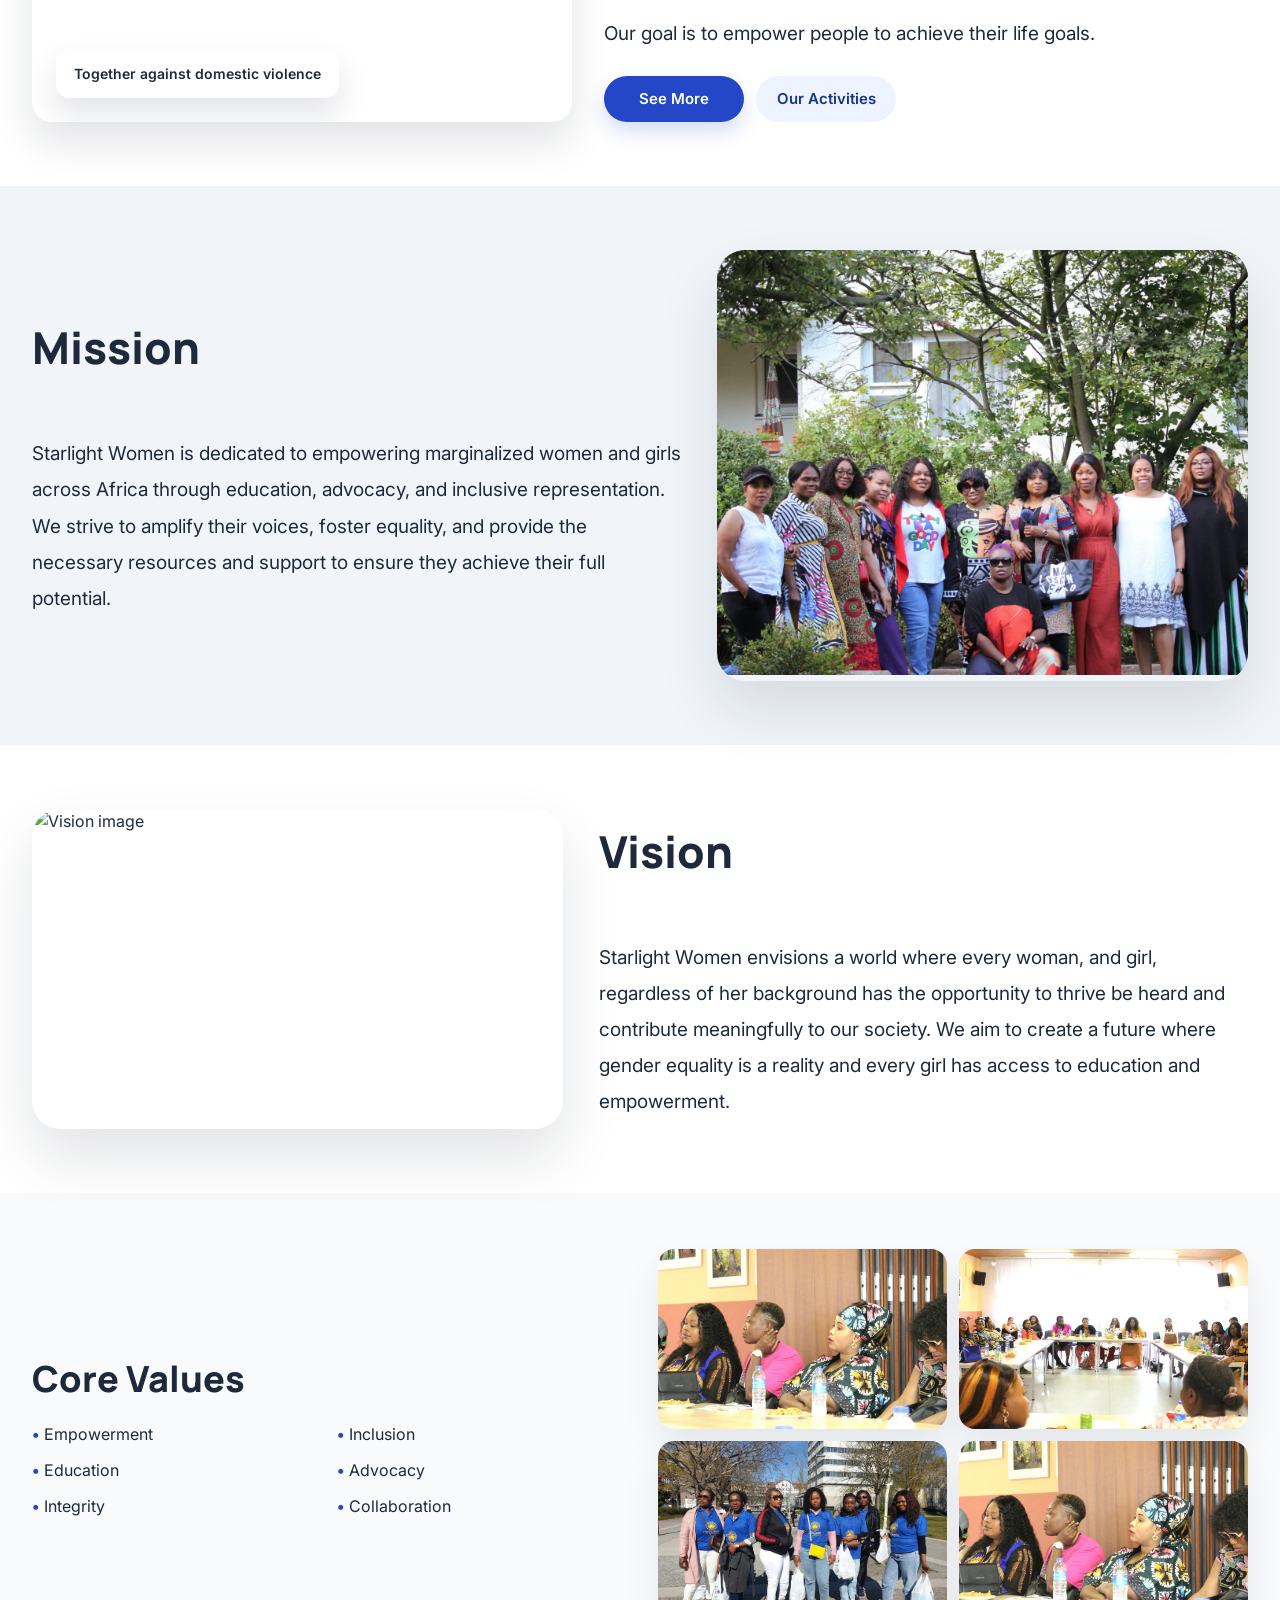
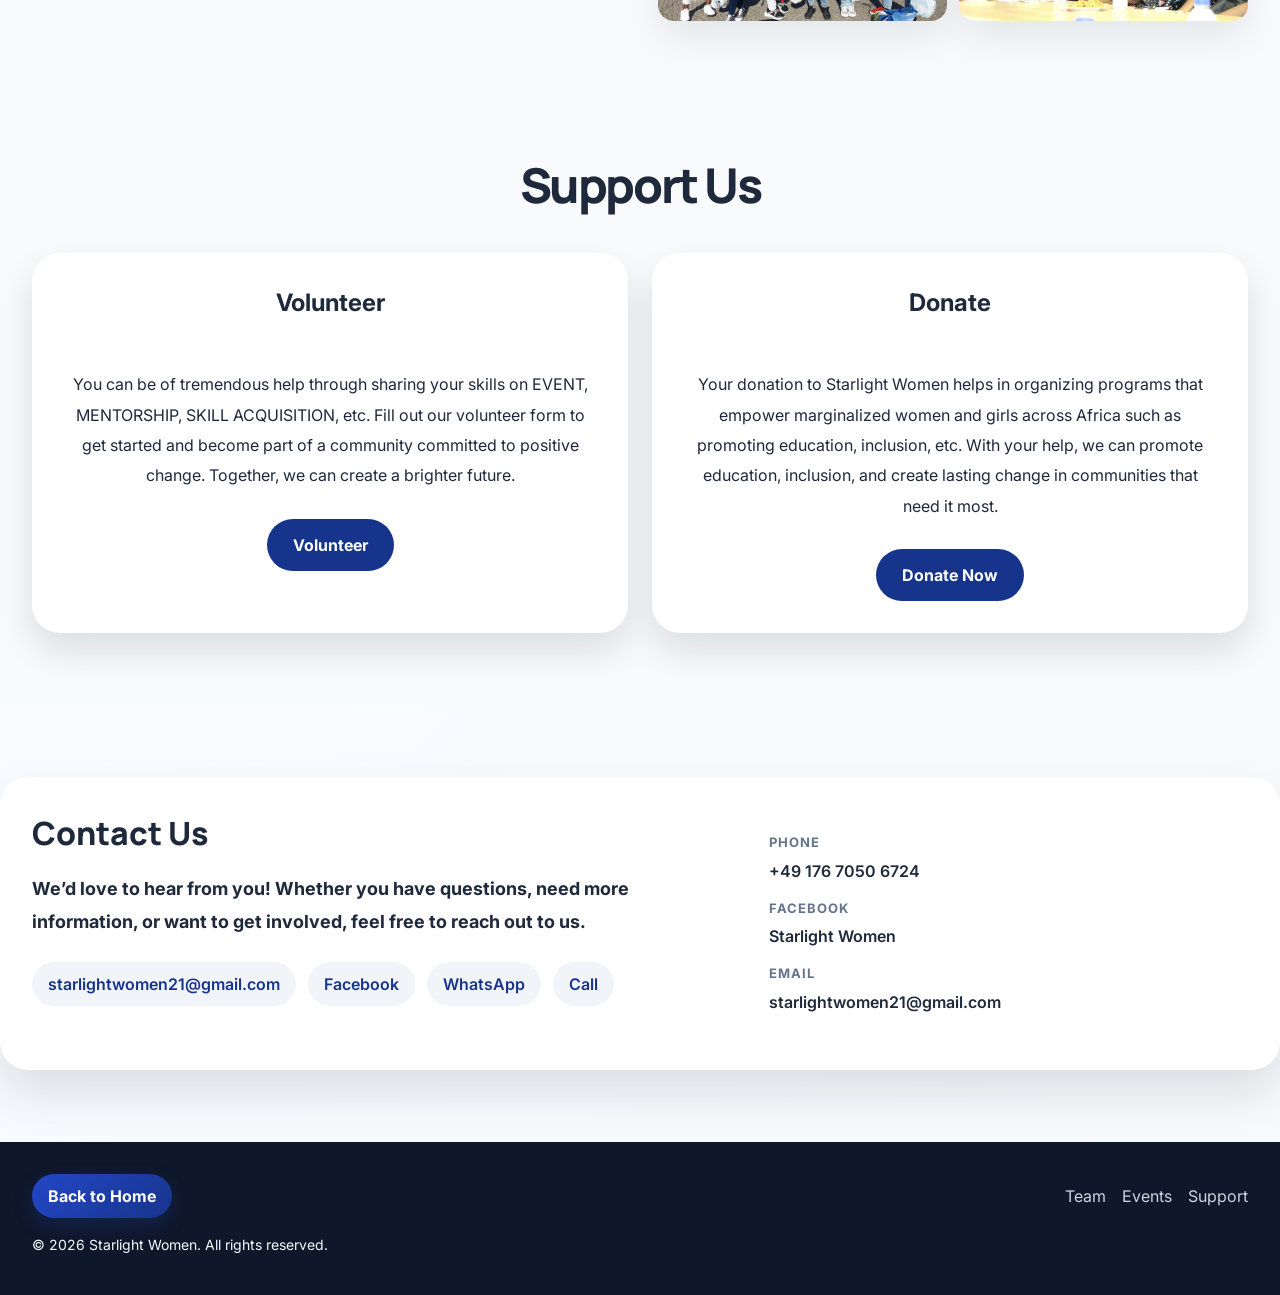
==== commit 03bff5ab: "Use relative image paths for assets Update image references to use relative ../assets/images paths i" ====
--- a/index.html
+++ b/index.html
@@ -5,8 +5,8 @@
     <meta name="viewport" content="width=device-width, initial-scale=1.0"/>
     <title>Starlight Women</title>
     <meta name="description" content="Supporting migrant, refugee, and BIPoC women in Berlin and Brandenburg through community, advocacy, and empowerment programs."/>
-    <link rel="icon" type="image/x-icon" href="./assets/images/Starlight Women Logo.png">
-    <link rel="stylesheet" href="./assets/css/index.css"/>
+    <link rel="icon" type="image/x-icon" href="../assets/images/Starlight Women Logo.png">
+    <link rel="stylesheet" href="../assets/css/index.css"/>
   </head>
   <body>
 
@@ -101,7 +101,7 @@
       <section id="about" class="about" aria-labelledby="about-heading">
         <div class="container about__inner">
           <div class="about__media">
-            <img src="/assets/images/Starlight Women Picture edited.png" alt="Starlight Women meeting" />
+            <img src="../assets/images/Starlight Women Picture edited.png" alt="Starlight Women meeting" />
             <div class="about__media-card">Together against domestic violence</div>
           </div>
           <div class="about__content">
@@ -140,14 +140,14 @@
             </p>
           </div>
           <div class="mission__media" aria-hidden="true">
-            <img src="/assets/images/04 Starlight Women.png" alt="Mission image" />
+            <img src="../assets/images/04 Starlight Women.png" alt="Mission image" />
           </div>
         </div>
       </section>
       <section id="vision" class="vision" aria-labelledby="vision-heading">
         <div class="container vision__inner">
           <div class="vision__media" aria-hidden="true">
-            <img src="/assets/images/06 Starlight Women.png" alt="Vision image" />
+            <img src="../assets/images/06 Starlight Women.png" alt="Vision image" />
           </div>
           <div class="vision__content">
             <h1 id="vision-heading">Vision</h1>
@@ -172,10 +172,10 @@
           </div>
           <div class="core-values__media" aria-hidden="true">
             <div class="core-values__grid">
-              <img src="/assets/images/01 Starlight Women.png" alt="Starlight event 1" />
-              <img src="/assets/images/02 Starlight Women.png" alt="Starlight event 2" />
-              <img src="/assets/images/Starlight Women Picture edited.png" alt="Starlight event 3" />
-              <img src="/assets/images/01 Starlight Women.png" alt="Starlight event 4" />
+              <img src="../assets/images/01 Starlight Women.png" alt="Starlight event 1" />
+              <img src="../assets/images/02 Starlight Women.png" alt="Starlight event 2" />
+              <img src="../assets/images/Starlight Women Picture edited.png" alt="Starlight event 3" />
+              <img src="../assets/images/01 Starlight Women.png" alt="Starlight event 4" />
             </div>
           </div>
         </div>
@@ -242,6 +242,6 @@
       </footer>
     </main>
 
-    <script src="./assets/js/main.js"></script>
+    <script src="../assets/js/main.js"></script>
   </body>
 </html>
--- a/assets/css/index.css
+++ b/assets/css/index.css
@@ -603,7 +603,7 @@
   content: '';
   position: absolute;
   inset: 0;
-  background: url('../images/Starlight Women Picture edited.png') center/cover no-repeat;
+  background: url('../assets/images/Starlight Women Picture edited.png') center/cover no-repeat;
   opacity: 0.35;
   z-index: 0;
 }
@@ -1008,7 +1008,7 @@
   }
 
   .mission__media {
-    background: url('/assets/images/04 Starlight Women.png') center/cover no-repeat;
+    background: url('../assets/images/04 Starlight Women.png') center/cover no-repeat;
     min-height: 260px;
   }
 
@@ -1030,7 +1030,7 @@
   }
 
   .vision__media {
-    background: url('/assets/images/06 Starlight Women.png') center/cover no-repeat;
+    background: url('../assets/images/06 Starlight Women.png') center/cover no-repeat;
     min-height: 260px;
   }
 
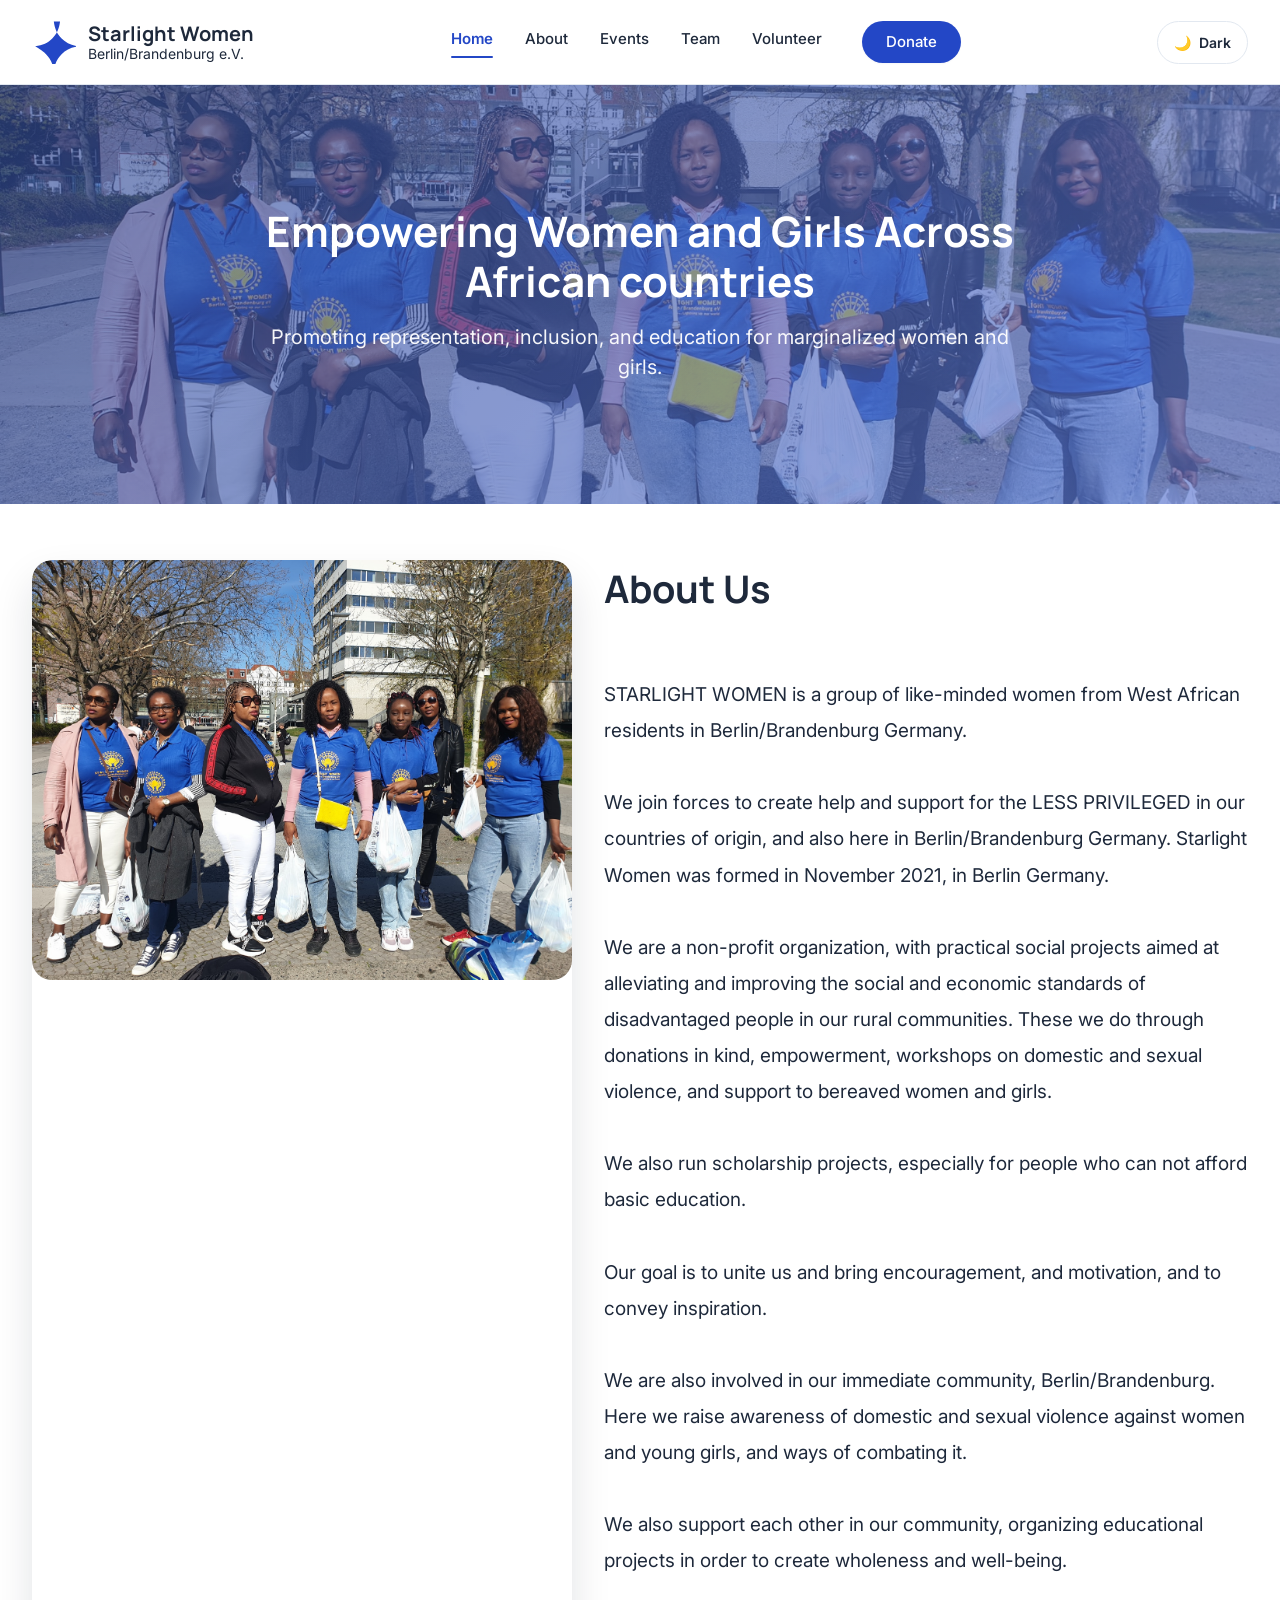
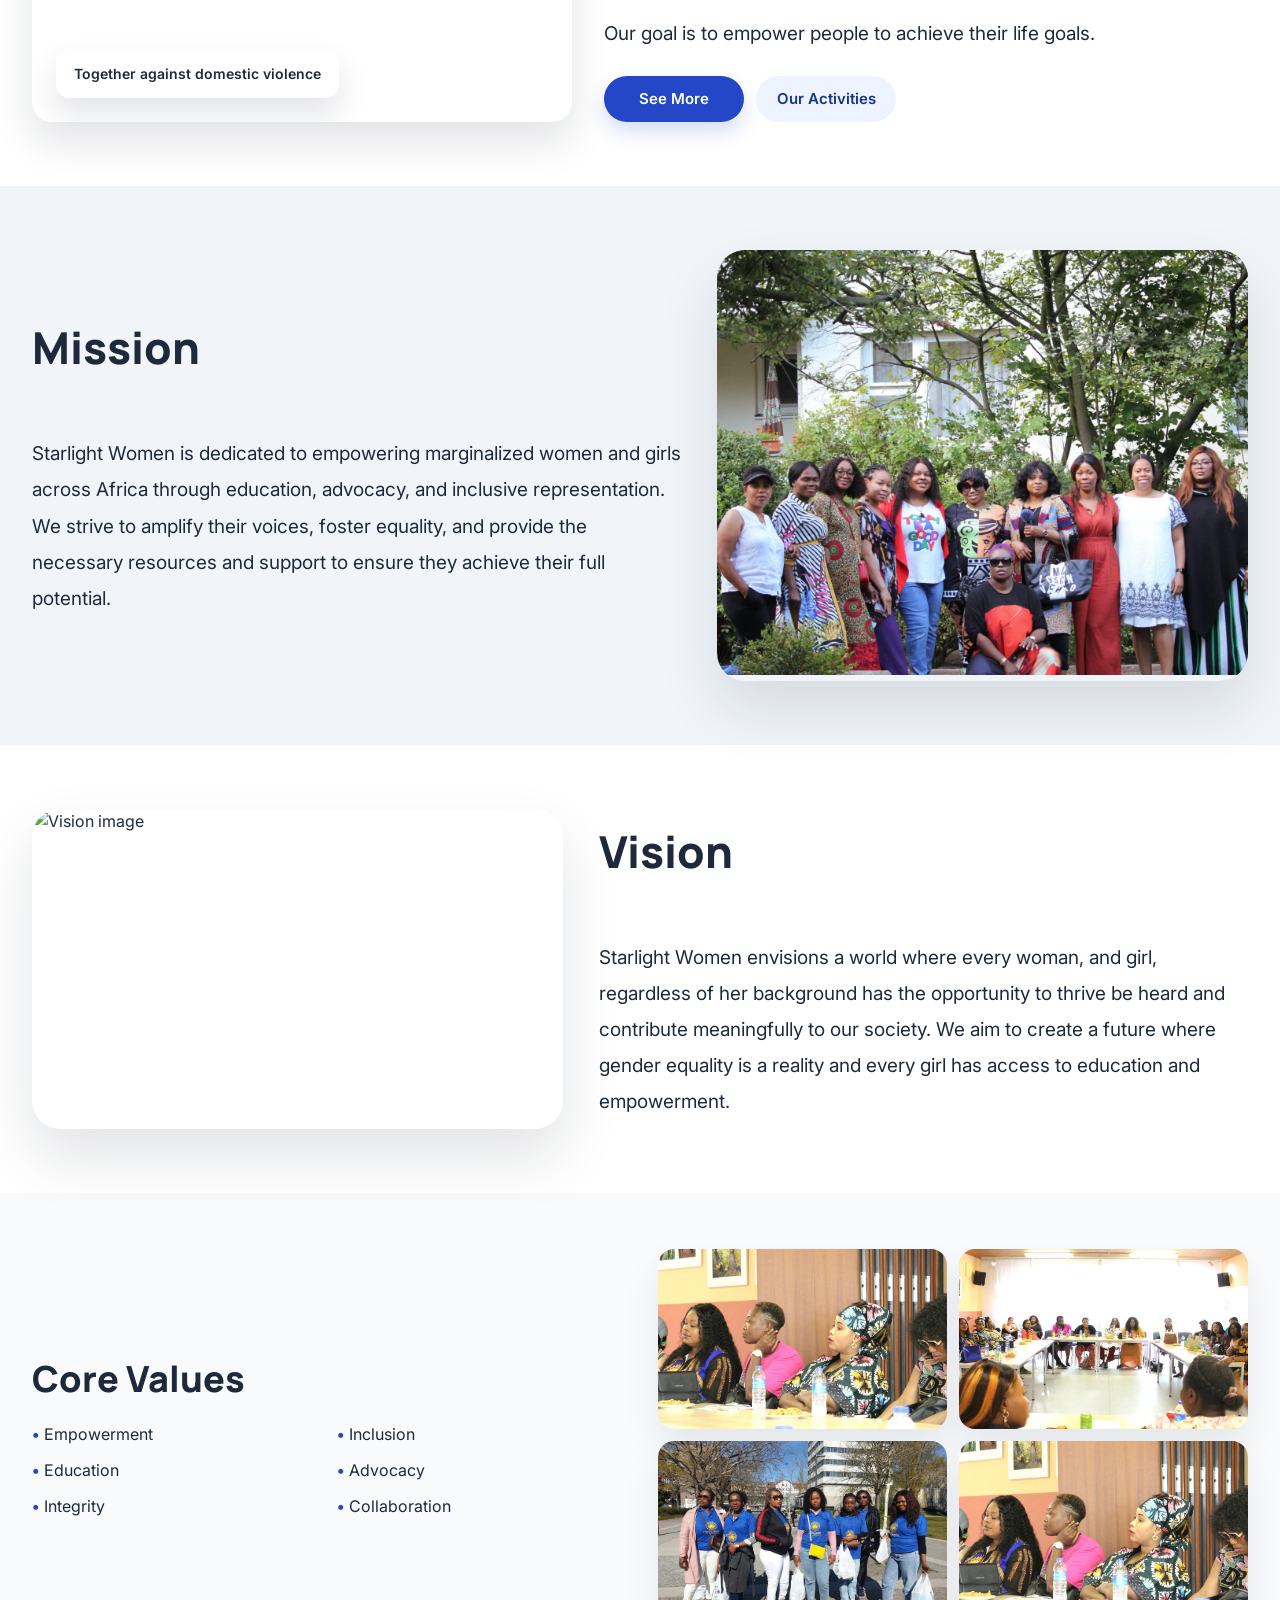
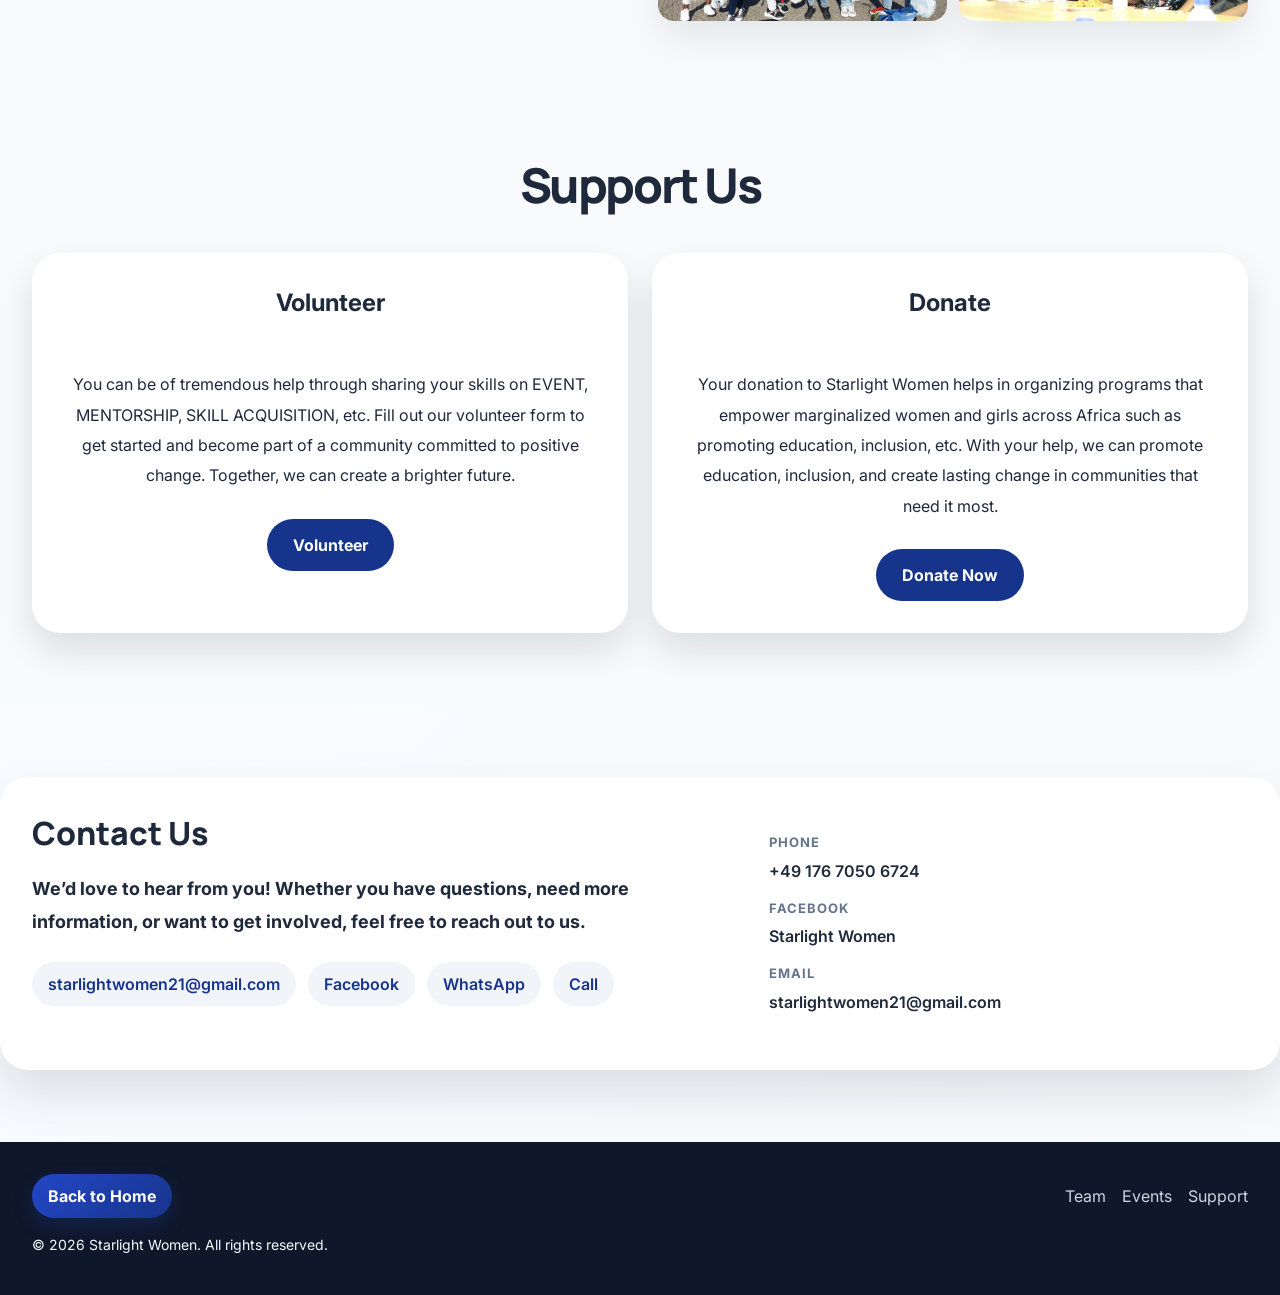
==== commit bc60d173: "Fix asset paths for images, CSS, and JS Normalize asset references to avoid broken links. Updated in" ====
--- a/index.html
+++ b/index.html
@@ -5,8 +5,8 @@
     <meta name="viewport" content="width=device-width, initial-scale=1.0"/>
     <title>Starlight Women</title>
     <meta name="description" content="Supporting migrant, refugee, and BIPoC women in Berlin and Brandenburg through community, advocacy, and empowerment programs."/>
-    <link rel="icon" type="image/x-icon" href="../assets/images/Starlight Women Logo.png">
-    <link rel="stylesheet" href="../assets/css/index.css"/>
+    <link rel="icon" type="image/x-icon" href="./assets/images/Starlight Women Logo.png">
+    <link rel="stylesheet" href="./assets/css/index.css"/>
   </head>
   <body>
 
@@ -101,7 +101,7 @@
       <section id="about" class="about" aria-labelledby="about-heading">
         <div class="container about__inner">
           <div class="about__media">
-            <img src="../assets/images/Starlight Women Picture edited.png" alt="Starlight Women meeting" />
+            <img src="./assets/images/Starlight Women Picture edited.png" alt="Starlight Women meeting" />
             <div class="about__media-card">Together against domestic violence</div>
           </div>
           <div class="about__content">
@@ -140,14 +140,14 @@
             </p>
           </div>
           <div class="mission__media" aria-hidden="true">
-            <img src="../assets/images/04 Starlight Women.png" alt="Mission image" />
+            <img src="./assets/images/04 Starlight Women.png" alt="Mission image" />
           </div>
         </div>
       </section>
       <section id="vision" class="vision" aria-labelledby="vision-heading">
         <div class="container vision__inner">
           <div class="vision__media" aria-hidden="true">
-            <img src="../assets/images/06 Starlight Women.png" alt="Vision image" />
+            <img src="./assets/images/06 Starlight Women.png" alt="Vision image" />
           </div>
           <div class="vision__content">
             <h1 id="vision-heading">Vision</h1>
@@ -172,10 +172,10 @@
           </div>
           <div class="core-values__media" aria-hidden="true">
             <div class="core-values__grid">
-              <img src="../assets/images/01 Starlight Women.png" alt="Starlight event 1" />
-              <img src="../assets/images/02 Starlight Women.png" alt="Starlight event 2" />
-              <img src="../assets/images/Starlight Women Picture edited.png" alt="Starlight event 3" />
-              <img src="../assets/images/01 Starlight Women.png" alt="Starlight event 4" />
+              <img src="./assets/images/01 Starlight Women.png" alt="Starlight event 1" />
+              <img src="./assets/images/02 Starlight Women.png" alt="Starlight event 2" />
+              <img src="./assets/images/Starlight Women Picture edited.png" alt="Starlight event 3" />
+              <img src="./assets/images/01 Starlight Women.png" alt="Starlight event 4" />
             </div>
           </div>
         </div>
@@ -242,6 +242,6 @@
       </footer>
     </main>
 
-    <script src="../assets/js/main.js"></script>
+    <script src="./assets/js/main.js"></script>
   </body>
 </html>
--- a/assets/css/index.css
+++ b/assets/css/index.css
@@ -603,7 +603,7 @@
   content: '';
   position: absolute;
   inset: 0;
-  background: url('../assets/images/Starlight Women Picture edited.png') center/cover no-repeat;
+  background: url('/assets/images/Starlight Women Picture edited.png') center/cover no-repeat;
   opacity: 0.35;
   z-index: 0;
 }
@@ -1008,7 +1008,7 @@
   }
 
   .mission__media {
-    background: url('../assets/images/04 Starlight Women.png') center/cover no-repeat;
+    background: url('/assets/images/04 Starlight Women.png') center/cover no-repeat;
     min-height: 260px;
   }
 
@@ -1030,7 +1030,7 @@
   }
 
   .vision__media {
-    background: url('../assets/images/06 Starlight Women.png') center/cover no-repeat;
+    background: url('/assets/images/06 Starlight Women.png') center/cover no-repeat;
     min-height: 260px;
   }
 
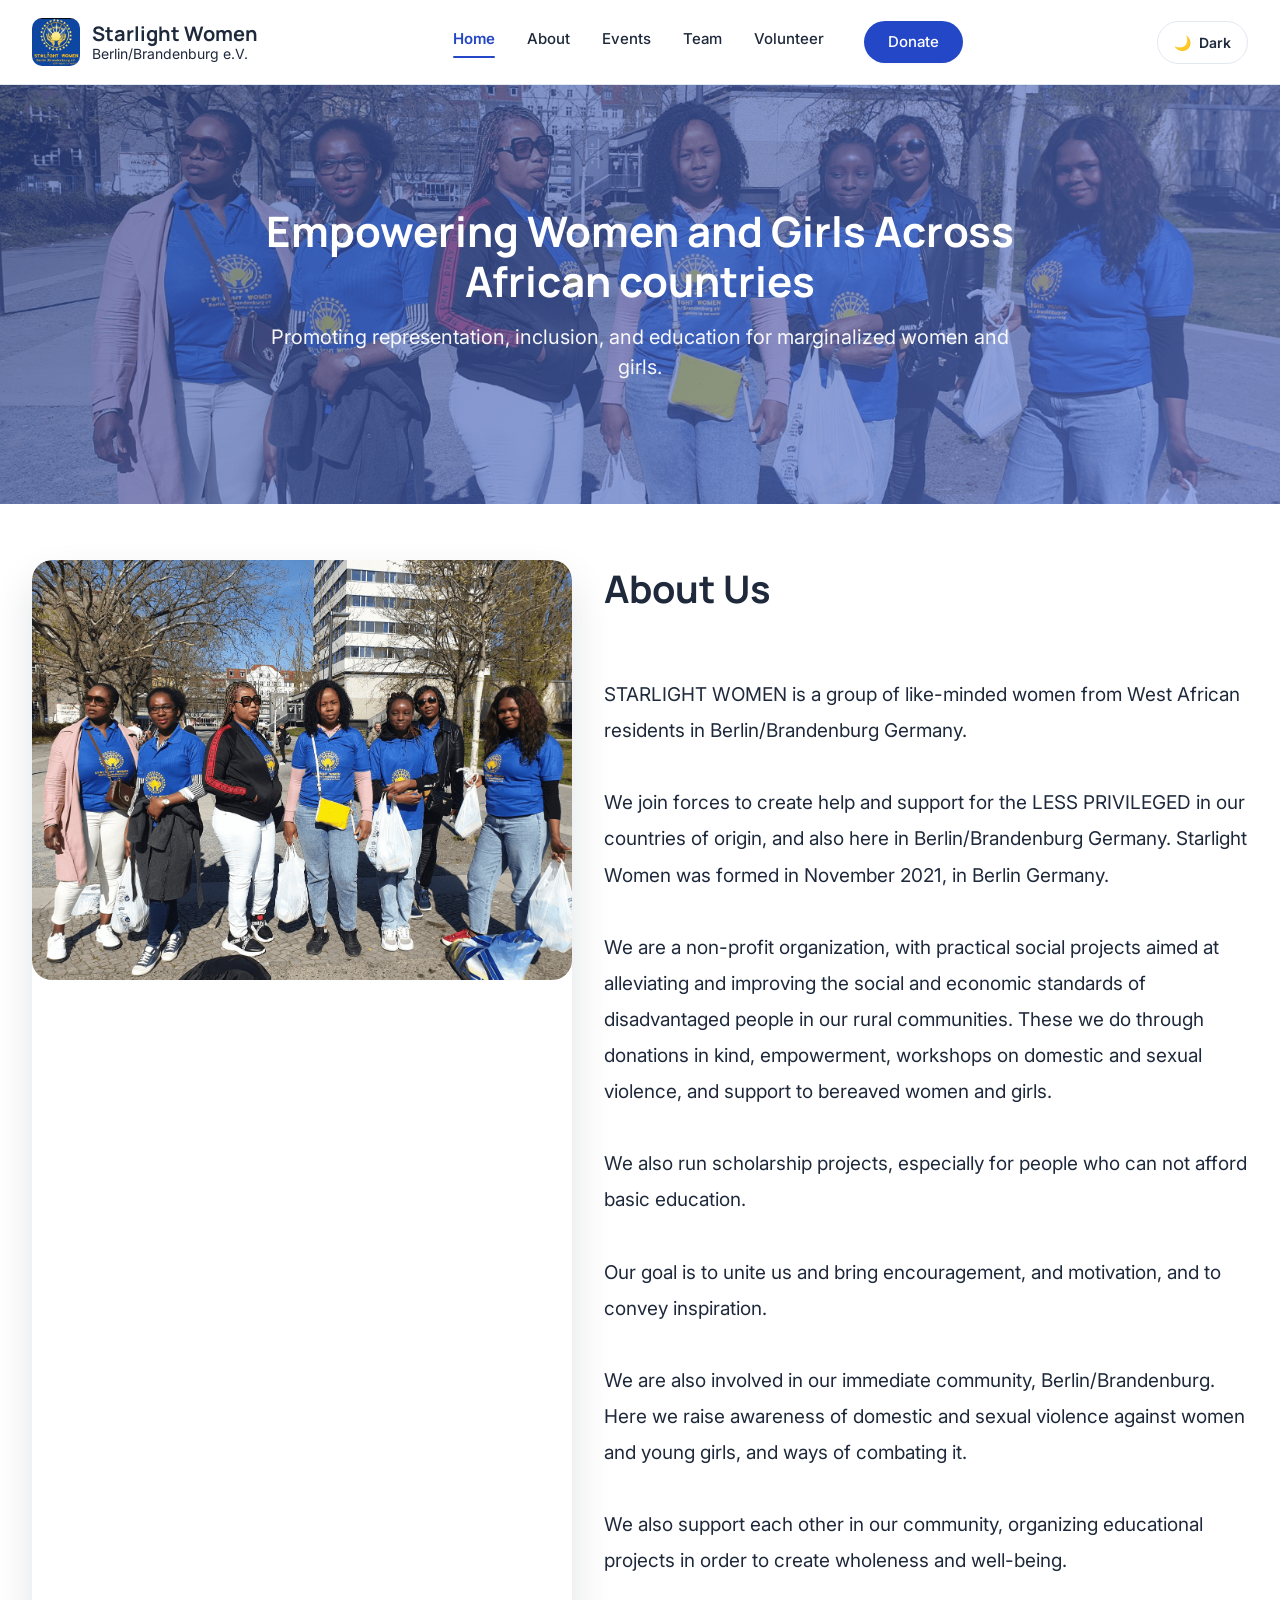
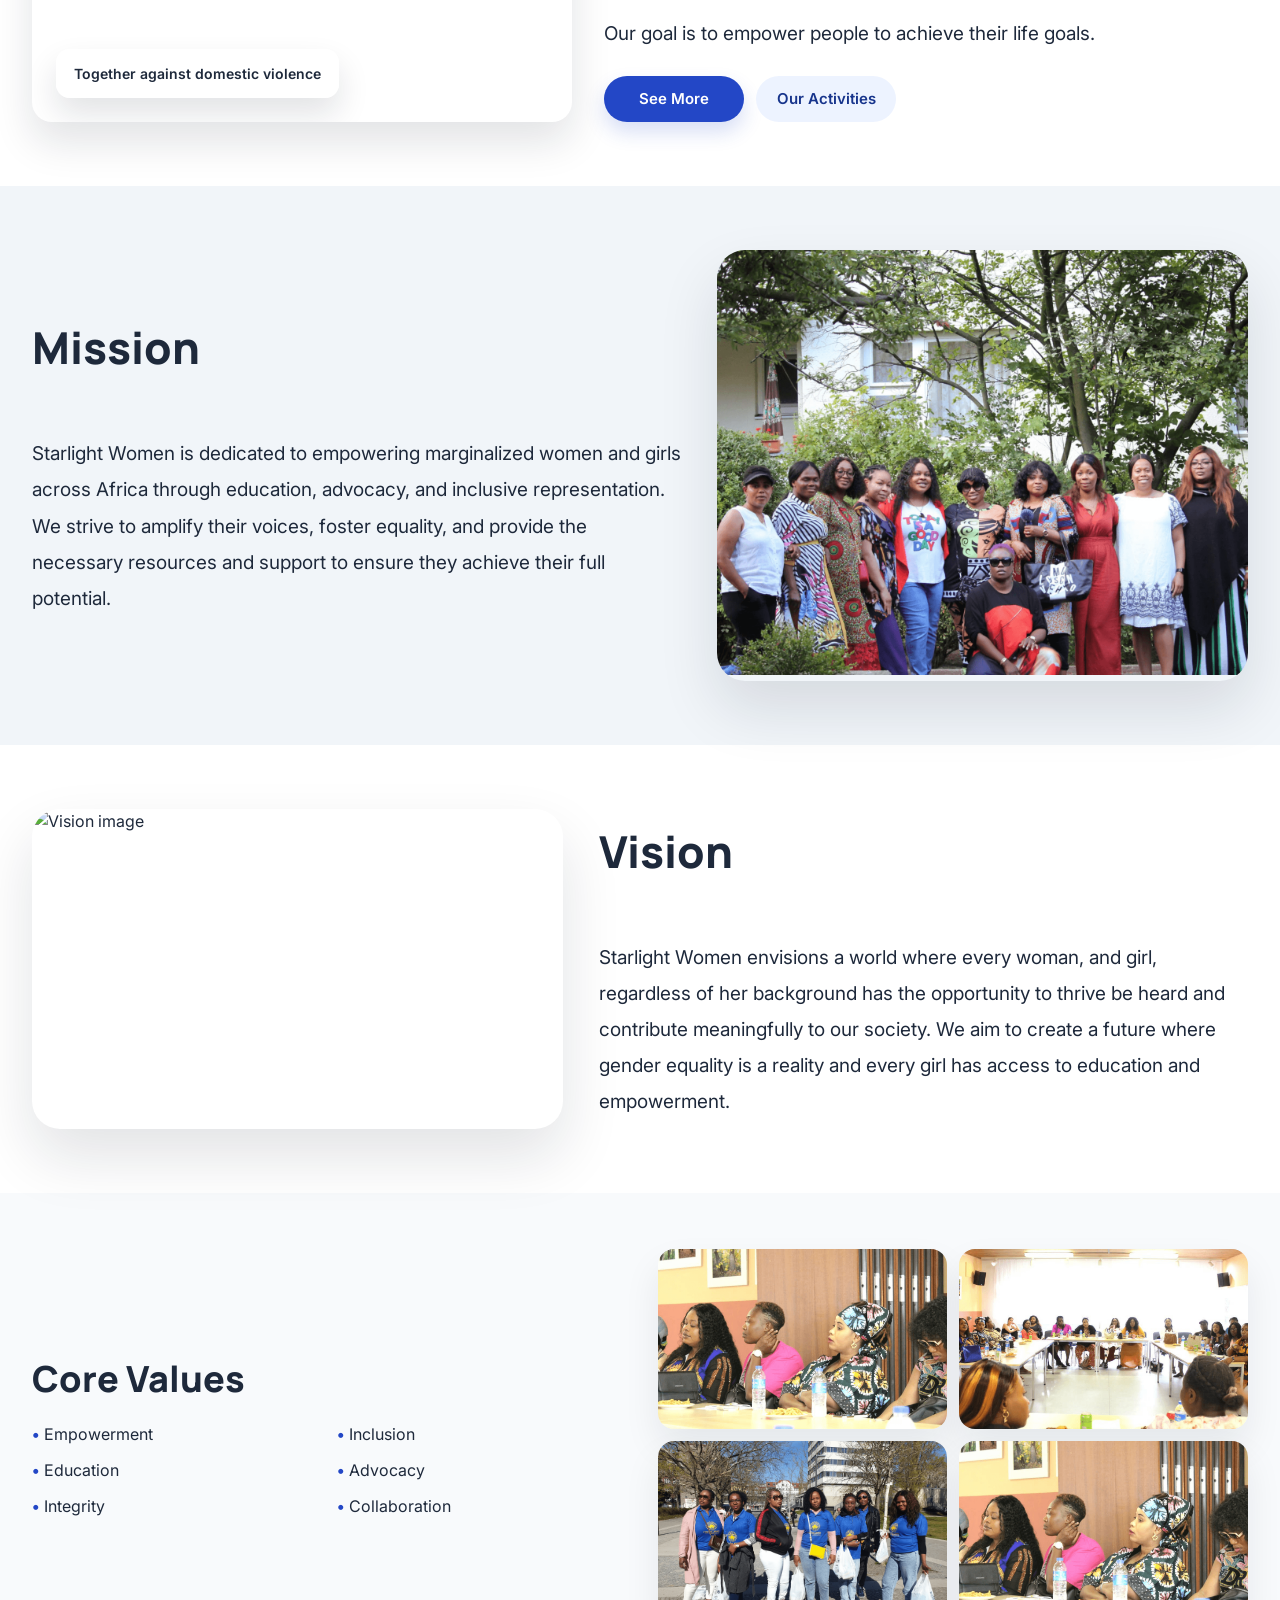
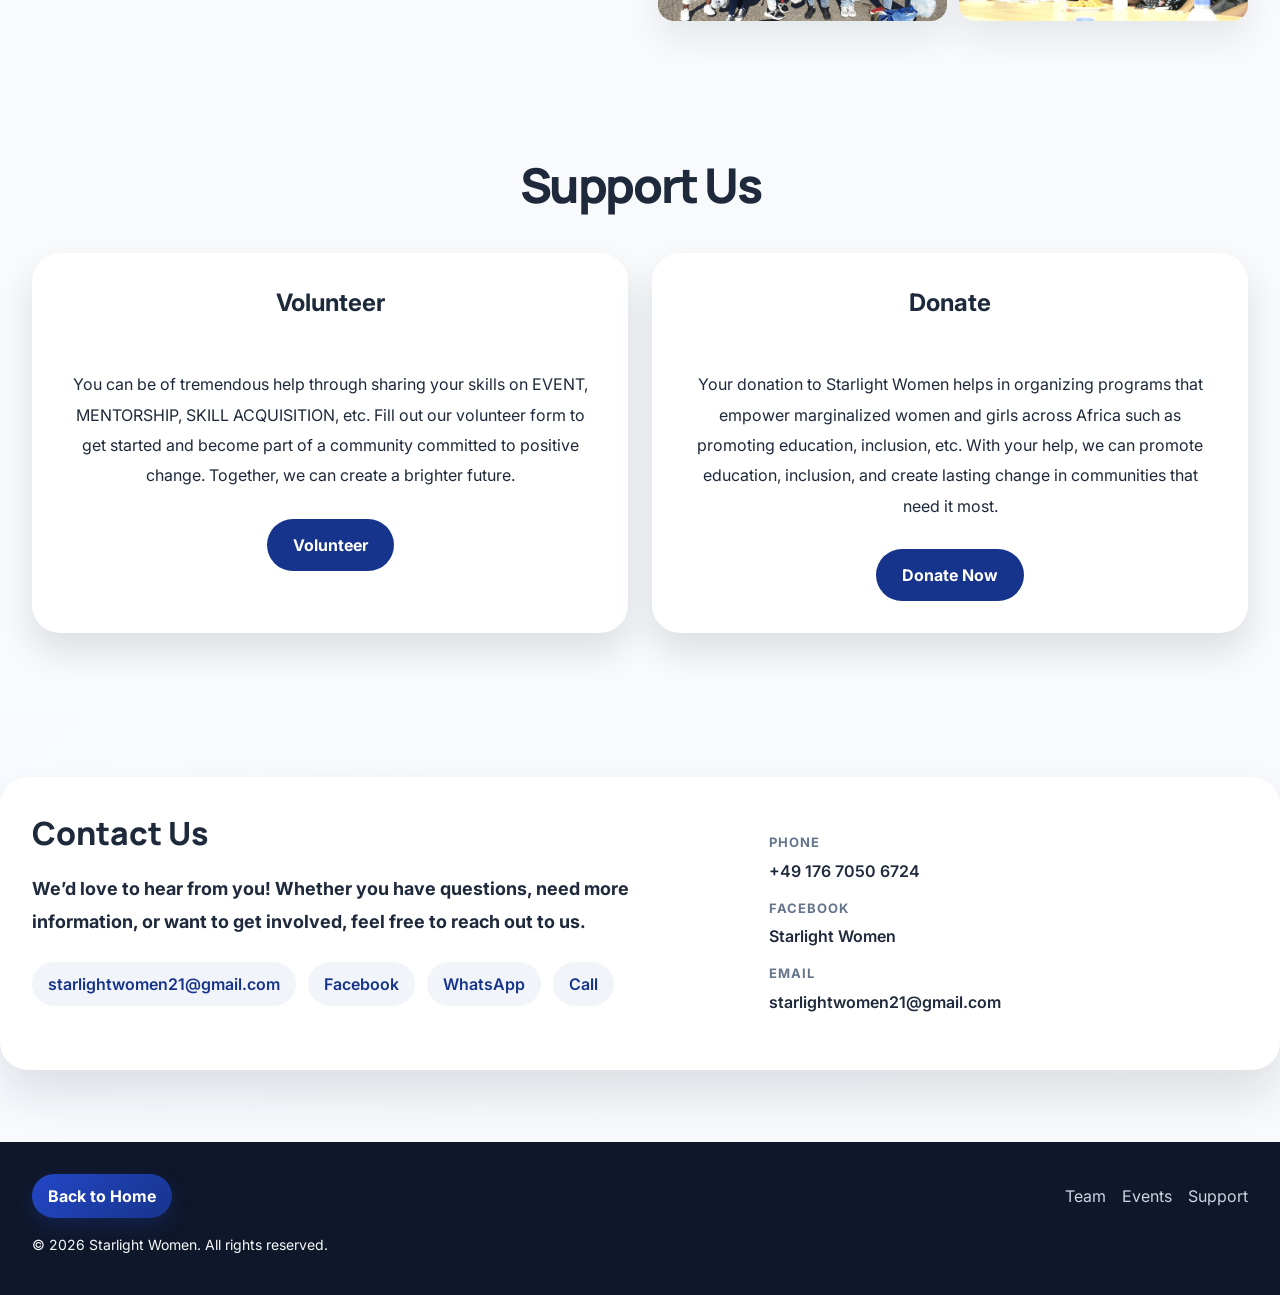
==== commit 75c664ba: "Replace SVG logo with image and use absolute asset paths Replace the SVG logo with a PNG image asset" ====
--- a/index.html
+++ b/index.html
@@ -5,8 +5,8 @@
     <meta name="viewport" content="width=device-width, initial-scale=1.0"/>
     <title>Starlight Women</title>
     <meta name="description" content="Supporting migrant, refugee, and BIPoC women in Berlin and Brandenburg through community, advocacy, and empowerment programs."/>
-    <link rel="icon" type="image/x-icon" href="./assets/images/Starlight Women Logo.png">
-    <link rel="stylesheet" href="./assets/css/index.css"/>
+    <link rel="icon" type="image/x-icon" href="/assets/images/Starlight Women Logo.png">
+    <link rel="stylesheet" href="/assets/css/index.css"/>
   </head>
   <body>
 
@@ -21,9 +21,7 @@
 
           <!-- Logo / Wordmark -->
           <a href="/" class="logo" aria-label="Starlight Women Berlin/Brandenburg e.V. — Home">
-            <svg class="logo__mark" viewBox="0 0 24 24" fill="currentColor" aria-hidden="true">
-              <path d="M12 0c.6 4.8 2.2 8.1 5 10.9 2.8 2.8 6.1 4.4 10.9 5-4.8.6-8.1 2.2-10.9 5-2.8 2.8-4.4 6.1-5 10.9-.6-4.8-2.2-8.1-5-10.9C4.2 18.2.9 16.6.1 15.9c4.8-.6 8.1-2.2 10.9-5 2.8-2.8 4.4-6.1 5-10.9z" transform="scale(0.85) translate(2, 1)"/>
-            </svg>
+            <img class="logo__mark" src="/assets/images/Starlight Women Logo.png" alt="Starlight Women logo" />
             <span class="logo__text">
               <span class="logo__name">Starlight Women</span>
               <span class="logo__org">Berlin/Brandenburg e.V.</span>
@@ -101,7 +99,7 @@
       <section id="about" class="about" aria-labelledby="about-heading">
         <div class="container about__inner">
           <div class="about__media">
-            <img src="./assets/images/Starlight Women Picture edited.png" alt="Starlight Women meeting" />
+            <img src="/assets/images/Starlight Women Picture edited.png" alt="Starlight Women meeting" />
             <div class="about__media-card">Together against domestic violence</div>
           </div>
           <div class="about__content">
@@ -140,14 +138,14 @@
             </p>
           </div>
           <div class="mission__media" aria-hidden="true">
-            <img src="./assets/images/04 Starlight Women.png" alt="Mission image" />
+            <img src="/assets/images/04 Starlight Women.png" alt="Mission image" />
           </div>
         </div>
       </section>
       <section id="vision" class="vision" aria-labelledby="vision-heading">
         <div class="container vision__inner">
           <div class="vision__media" aria-hidden="true">
-            <img src="./assets/images/06 Starlight Women.png" alt="Vision image" />
+            <img src="/assets/images/06 Starlight Women.png" alt="Vision image" />
           </div>
           <div class="vision__content">
             <h1 id="vision-heading">Vision</h1>
@@ -172,10 +170,10 @@
           </div>
           <div class="core-values__media" aria-hidden="true">
             <div class="core-values__grid">
-              <img src="./assets/images/01 Starlight Women.png" alt="Starlight event 1" />
-              <img src="./assets/images/02 Starlight Women.png" alt="Starlight event 2" />
-              <img src="./assets/images/Starlight Women Picture edited.png" alt="Starlight event 3" />
-              <img src="./assets/images/01 Starlight Women.png" alt="Starlight event 4" />
+              <img src="/assets/images/01 Starlight Women.png" alt="Starlight event 1" />
+              <img src="/assets/images/02 Starlight Women.png" alt="Starlight event 2" />
+              <img src="/assets/images/Starlight Women Picture edited.png" alt="Starlight event 3" />
+              <img src="/assets/images/01 Starlight Women.png" alt="Starlight event 4" />
             </div>
           </div>
         </div>
@@ -242,6 +240,6 @@
       </footer>
     </main>
 
-    <script src="./assets/js/main.js"></script>
+    <script src="/assets/js/main.js"></script>
   </body>
 </html>
--- a/assets/css/index.css
+++ b/assets/css/index.css
@@ -251,13 +251,16 @@
 .logo__mark {
   width: 36px;
   height: 36px;
-  color: var(--color-primary);
-  transition: transform var(--transition-base);
+  object-fit: contain;
+  display: block;
+  border-radius: 10px;
+  transition: transform var(--transition-base), filter var(--transition-base);
 }
 
 .logo:hover .logo__mark,
 .logo:focus-visible .logo__mark {
   transform: scale(1.12);
+  filter: drop-shadow(0 4px 12px rgba(35, 71, 198, 0.18));
 }
 
 .logo__text {
@@ -294,8 +297,8 @@
 
 @media (min-width: 1024px) {
   .logo__mark {
-    width: 44px;
-    height: 44px;
+    width: 48px;
+    height: 48px;
   }
   .logo__name {
     font-size: 20px;
@@ -603,7 +606,7 @@
   content: '';
   position: absolute;
   inset: 0;
-  background: url('/assets/images/Starlight Women Picture edited.png') center/cover no-repeat;
+  background: url('../images/Starlight Women Picture edited.png') center/cover no-repeat;
   opacity: 0.35;
   z-index: 0;
 }
@@ -1008,7 +1011,7 @@
   }
 
   .mission__media {
-    background: url('/assets/images/04 Starlight Women.png') center/cover no-repeat;
+    background: url('../images/04 Starlight Women.png') center/cover no-repeat;
     min-height: 260px;
   }
 
@@ -1030,7 +1033,7 @@
   }
 
   .vision__media {
-    background: url('/assets/images/06 Starlight Women.png') center/cover no-repeat;
+    background: url('../images/06 Starlight Women.png') center/cover no-repeat;
     min-height: 260px;
   }
 
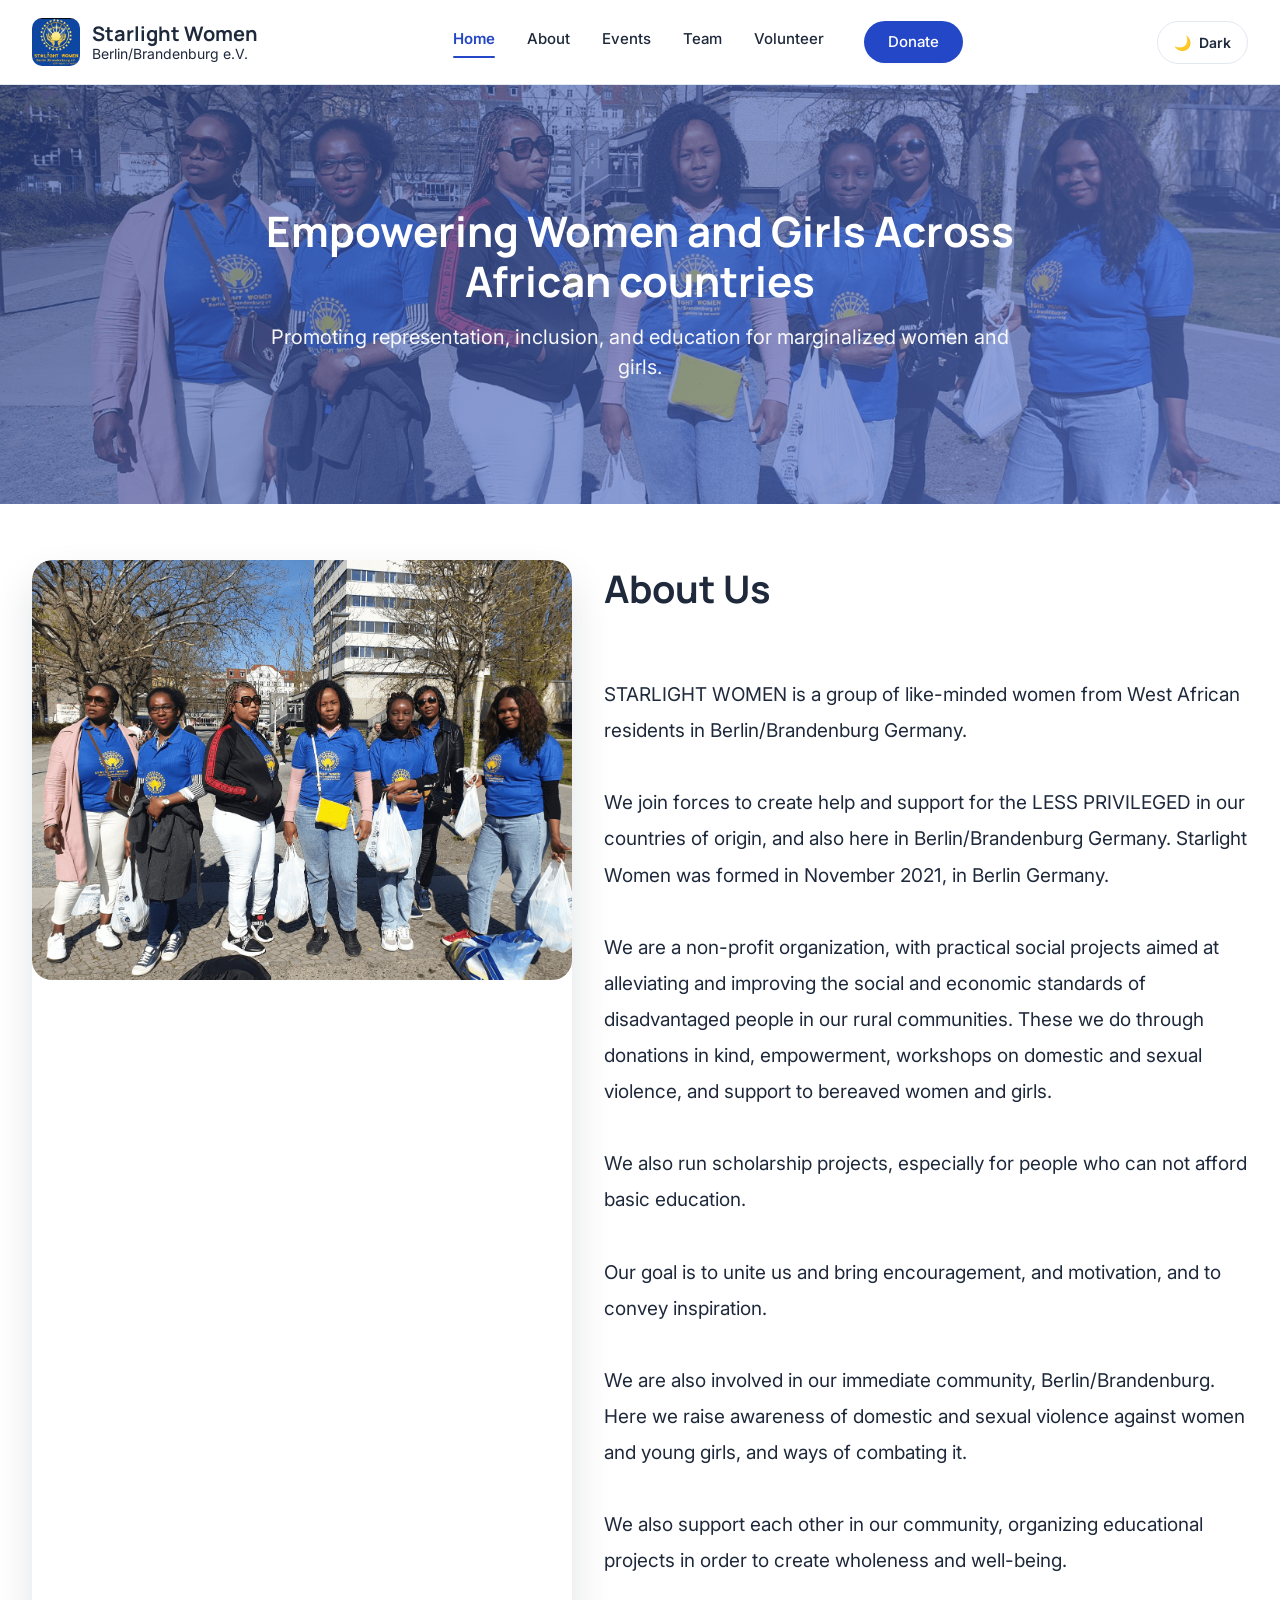
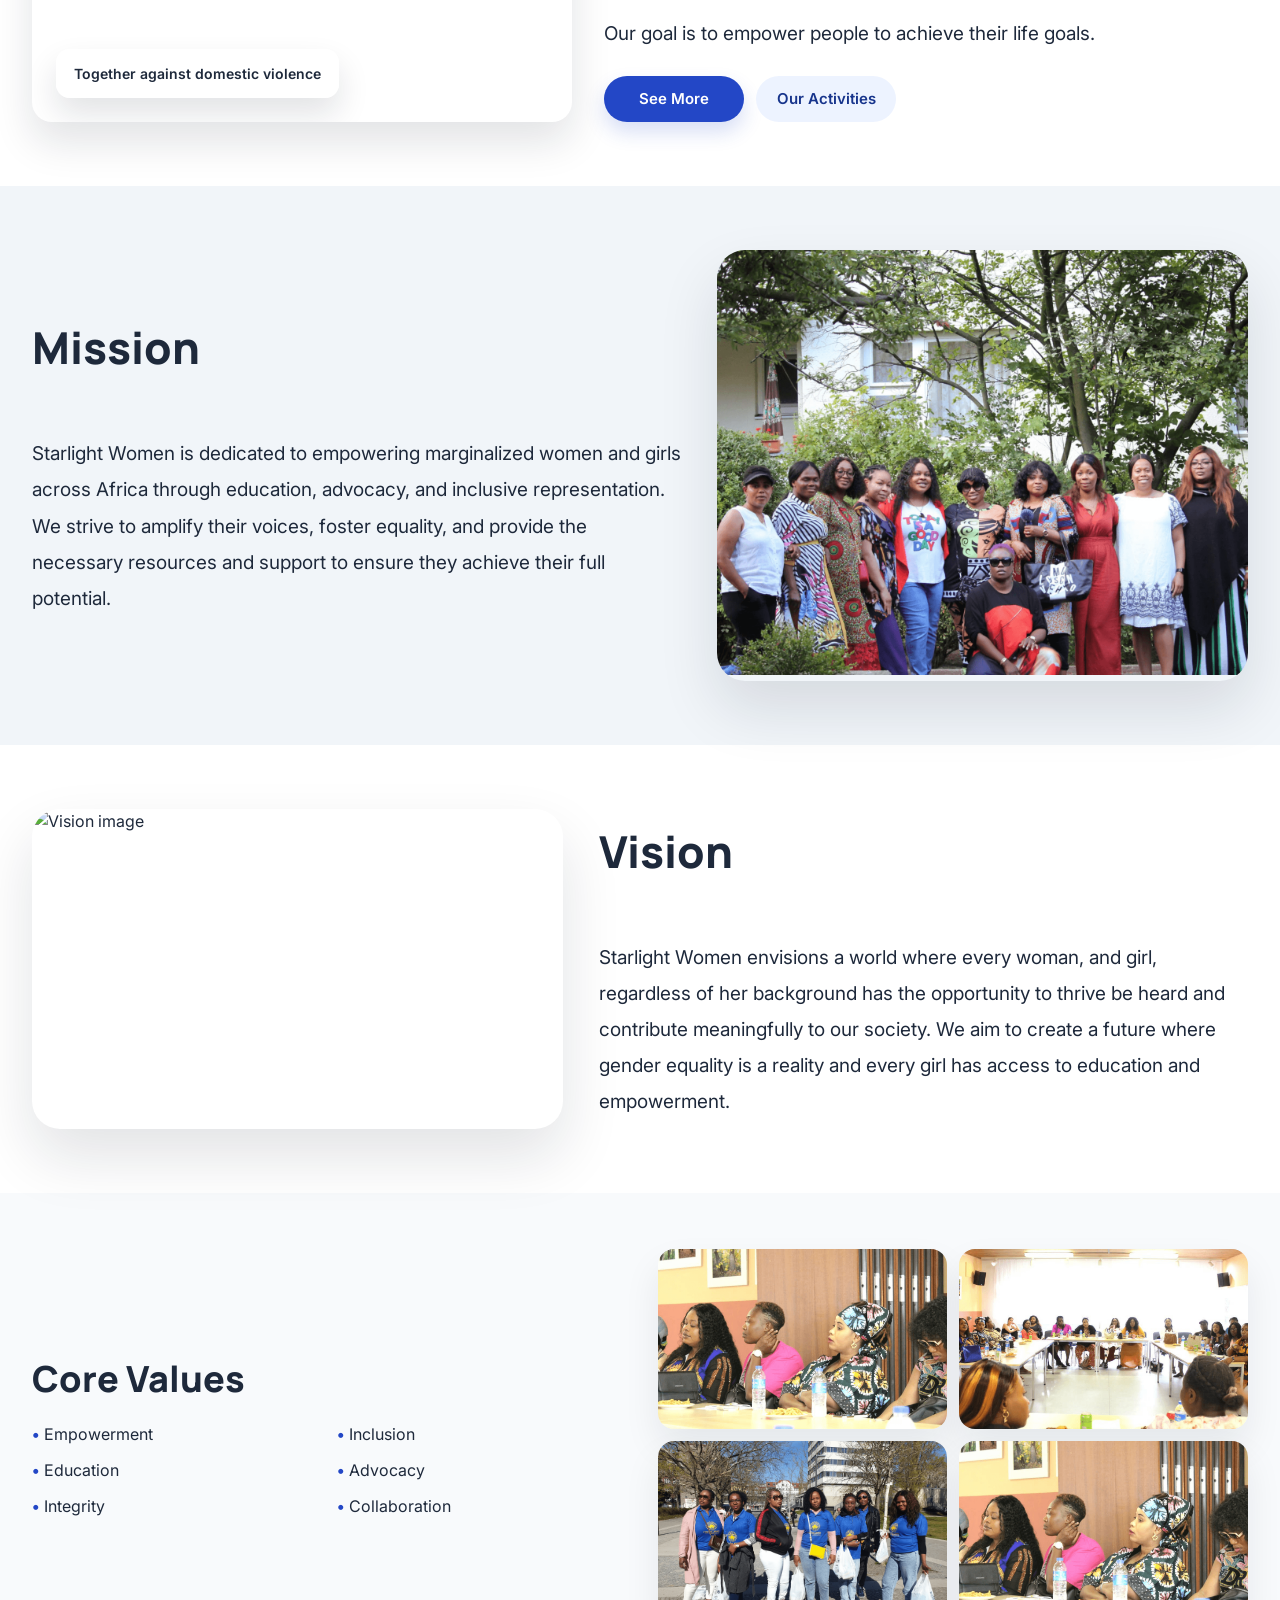
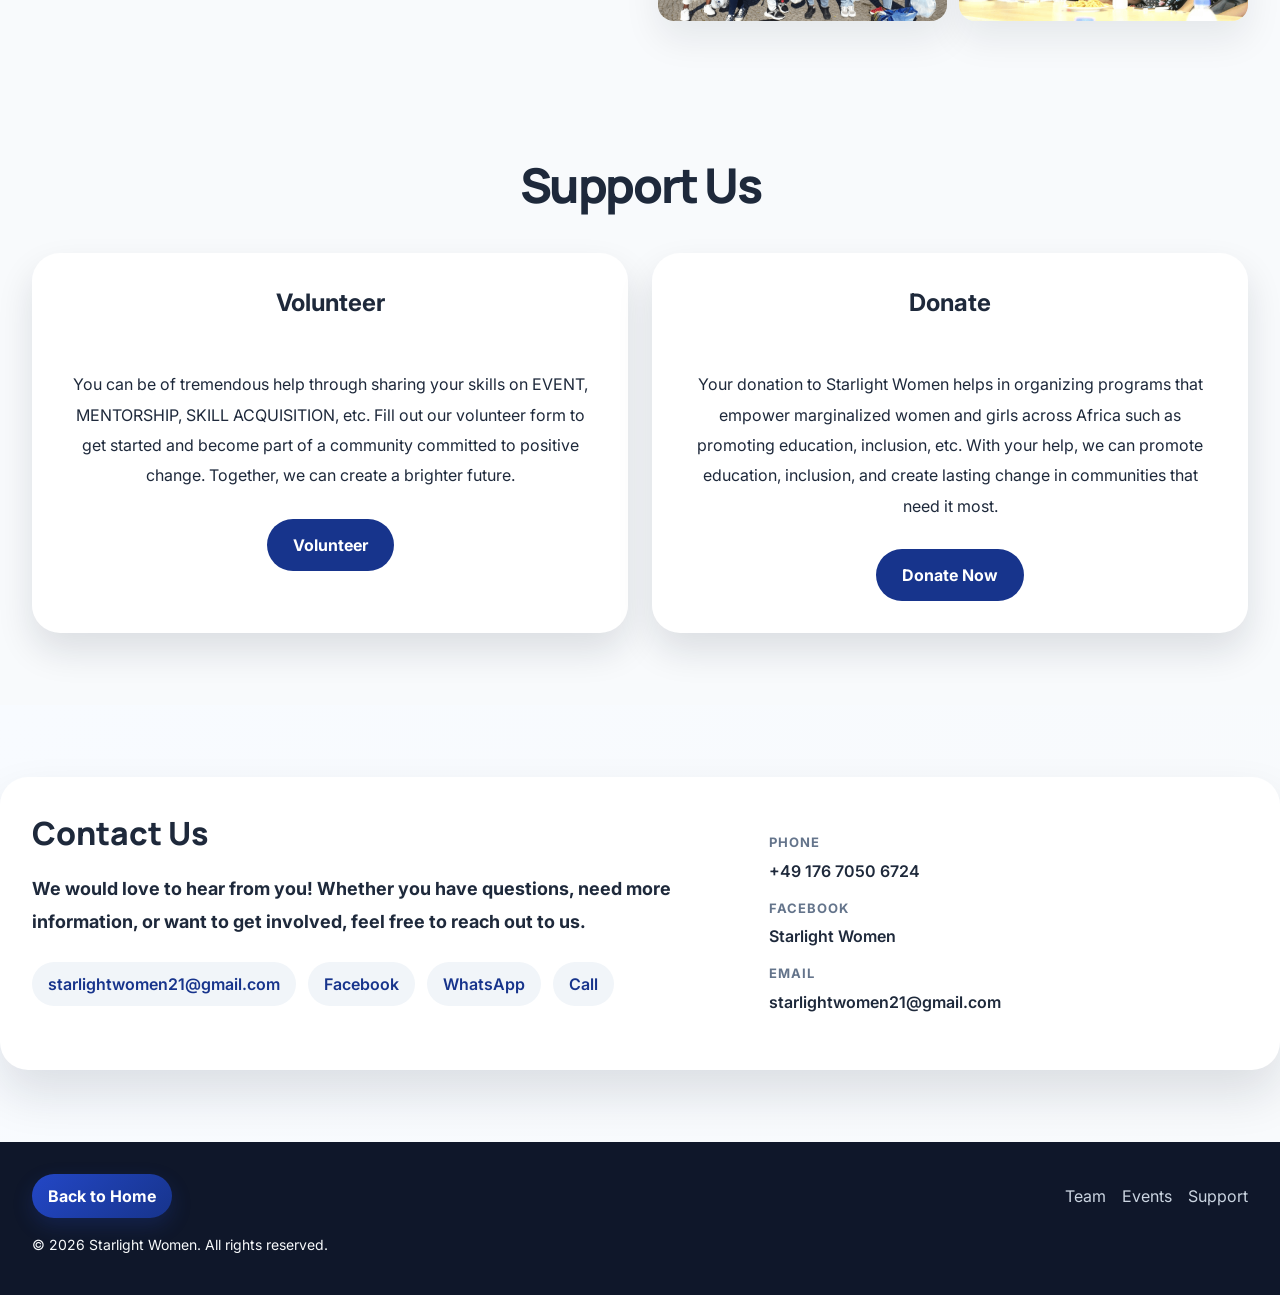
==== commit 7ebb8d5c: "Add site pages and update nav links Add placeholder pages (donate.html, events.html, team.html, volu" ====
--- a/index.html
+++ b/index.html
@@ -34,11 +34,11 @@
             <ul class="nav-desktop__list">
               <li><a href="#main-content" aria-current="page" class="nav-link">Home</a></li>
               <li><a href="#about" class="nav-link">About</a></li>
-              <li><a href="#" class="nav-link">Events</a></li>
-              <li><a href="#" class="nav-link">Team</a></li>
-              <li><a href="#" class="nav-link">Volunteer</a></li>
+              <li><a href="events.html" class="nav-link">Events</a></li>
+              <li><a href="team.html" class="nav-link">Team</a></li>
+              <li><a href="volunteer.html" class="nav-link">Volunteer</a></li>
             </ul>
-            <a href="#donate" class="btn-donate">Donate</a>
+            <a href="donate.html" class="btn-donate">Donate</a>
           </nav>
 
           <button id="theme-toggle" class="theme-toggle" type="button" aria-pressed="false" aria-label="Activate dark mode">
@@ -75,11 +75,11 @@
         <ul class="mobile-nav-list">
           <li><a href="#main-content" aria-current="page">Home</a></li>
           <li><a href="#about">About</a></li>
-          <li><a href="#">Events</a></li>
-          <li><a href="#">Team</a></li>
-          <li><a href="#">Volunteer</a></li>
+          <li><a href="events.html">Events</a></li>
+          <li><a href="team.html">Team</a></li>
+          <li><a href="volunteer.html">Volunteer</a></li>
         </ul>
-        <a href="#donate" class="btn-donate mobile-nav-cta">Donate</a>
+        <a href="donate.html" class="btn-donate mobile-nav-cta">Donate</a>
       </nav>
     </header>
 
@@ -138,14 +138,14 @@
             </p>
           </div>
           <div class="mission__media" aria-hidden="true">
-            <img src="/assets/images/04 Starlight Women.png" alt="Mission image" />
+            <img src="/assets/images/04 Starlight Women.png" alt="Mission image"/>
           </div>
         </div>
       </section>
       <section id="vision" class="vision" aria-labelledby="vision-heading">
         <div class="container vision__inner">
           <div class="vision__media" aria-hidden="true">
-            <img src="/assets/images/06 Starlight Women.png" alt="Vision image" />
+            <img src="/assets/images/06 Starlight Women.png" alt="Vision image"/>
           </div>
           <div class="vision__content">
             <h1 id="vision-heading">Vision</h1>
@@ -187,14 +187,14 @@
               <p>
                 You can be of tremendous help through sharing your skills on EVENT, MENTORSHIP, SKILL ACQUISITION, etc. Fill out our volunteer form to get started and become part of a community committed to positive change. Together, we can create a brighter future.
               </p>
-              <a href="#" class="support__btn">Volunteer</a>
+              <a href="volunteer.html" class="support__btn">Volunteer</a>
             </article>
             <article class="support__card support__card--donate">
               <h2>Donate</h2>
               <p>
                 Your donation to Starlight Women helps in organizing programs that empower marginalized women and girls across Africa such as promoting education, inclusion, etc. With your help, we can promote education, inclusion, and create lasting change in communities that need it most.
               </p>
-              <a href="#" class="support__btn">Donate Now</a>
+              <a href="donate.html" class="support__btn">Donate Now</a>
             </article>
           </div>
         </div>
@@ -203,10 +203,10 @@
         <div class="container contact__inner">
           <div class="contact__content">
             <h2 id="contact-heading">Contact Us</h2>
-            <p class="contact__intro"><strong>We’d love to hear from you! Whether you have questions, need more information, or want to get involved, feel free to reach out to us.</strong></p>
+            <p class="contact__intro"><strong>We would love to hear from you! Whether you have questions, need more information, or want to get involved, feel free to reach out to us.</strong></p>
             <div class="contact__links">
               <a href="mailto:starlightwomen21@gmail.com">starlightwomen21@gmail.com</a>
-              <a href="https://www.facebook.com/Starlight%20Women" target="_blank" rel="noreferrer">Facebook</a>
+              <a href="https://web.facebook.com/profile.php?id=100075484283119" target="_blank" rel="noreferrer">Facebook</a>
               <a href="https://wa.me/4917636265569?text=Hello%20Starlight%20Women,%20I%20would%20like%20to%20get%20involved." target="_blank" rel="noreferrer">WhatsApp</a>
               <a href="tel:+4917670506724">Call</a>
             </div>
@@ -218,7 +218,7 @@
             </div>
             <div class="contact__item">
               <span class="contact__label">Facebook</span>
-              <a href="https://www.facebook.com/Starlight%20Women" target="_blank" rel="noreferrer">Starlight Women</a>
+              <a href="https://web.facebook.com/profile.php?id=100075484283119" target="_blank" rel="noreferrer">Starlight Women</a>
             </div>
             <div class="contact__item">
               <span class="contact__label">Email</span>
